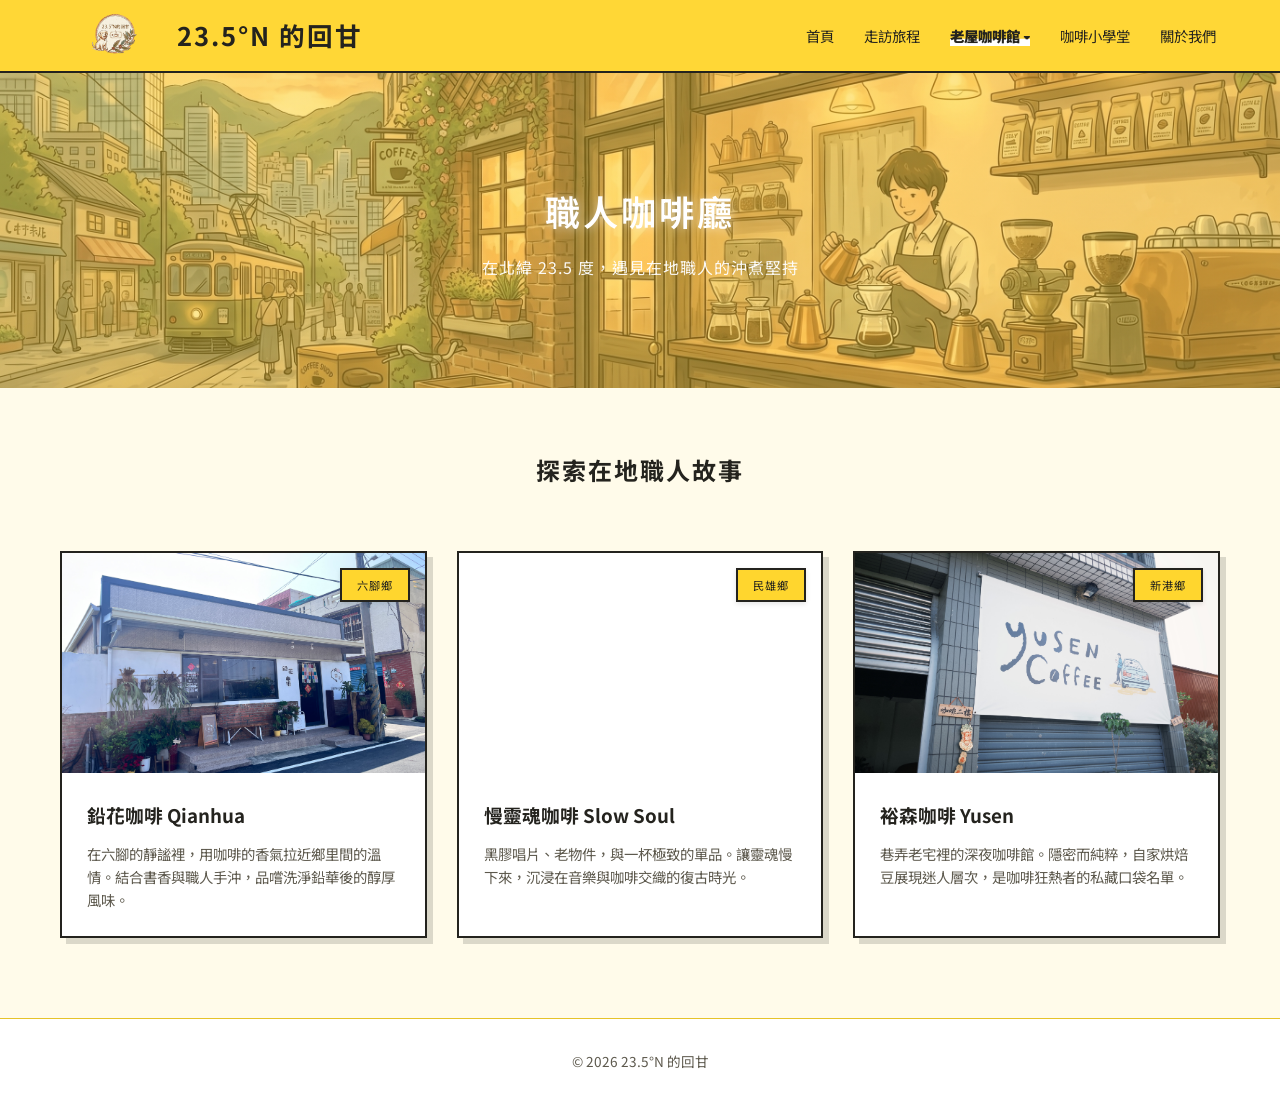
==== cafes.html @ ee15e7bb "AS" ====
<!DOCTYPE html>
<html lang="zh-TW">
<head>
    <meta charset="UTF-8">
    <meta name="viewport" content="width=device-width, initial-scale=1.0">
    <title>老屋咖啡館總覽｜23.5°N 的回甘</title>
    <link rel="stylesheet" href="style.css?v=20260921-5">
    <script src="transition.js?v=20260921-2" defer></script>
    <link href="https://fonts.googleapis.com/css2?family=Noto+Sans+TC:wght@400;500;700;900&family=Noto+Serif+TC:wght@600;700&display=swap" rel="stylesheet"></head>
<body>

    <nav>
        <a href="index.html" class="logo">
            <img src="img/logo.png" alt="Logo" class="logo-img">
            23.5°N 的回甘
        </a>

        <div class="menu-toggle" id="mobile-menu">
            <span class="bar"></span>
            <span class="bar"></span>
            <span class="bar"></span>
        </div>

        <ul class="nav-links">
            <li><a href="index.html">首頁</a></li>
            <li><a href="pages/game.html">走訪旅程</a></li>

            <li class="dropdown">
                <a href="cafes.html" class="dropbtn active">老屋咖啡館 ▾</a>
                <div class="dropdown-content">
                    <a href="pages/qianhua.html">鉛花咖啡</a>
                    <a href="pages/slowsoul.html">慢靈魂咖啡</a>
                    <a href="pages/yusen.html">裕森咖啡</a>
                </div>
            </li>
            <li><a href="pages/beans.html">咖啡小學堂</a></li>
            <li><a href="pages/about.html">關於我們</a></li>
        </ul>
    </nav>

    <header class="hero" style="height: 35vh; background-image: linear-gradient(rgba(255, 214, 46, 0.42), rgba(255, 214, 46, 0.42)), url('img/cafe-cover.jpg'); background-size: cover; background-position: center; display: flex; align-items: center; justify-content: center;">
        <div class="hero-content" style="color: #fff; text-align: center;">
            <h1 style="font-size: 2.2rem; letter-spacing: 3px; margin-bottom: 10px; font-weight: 600;">職人咖啡廳</h1>
            <p style="font-size: 1rem; letter-spacing: 1px; opacity: 0.95;">在北緯 23.5 度，遇見在地職人的沖煮堅持</p>
        </div>
    </header>

    <main class="container" style="max-width: 1200px; margin: 60px auto; padding: 0 20px;">
        <h2 style="color: #24231E; text-align: center; margin-bottom: 40px; letter-spacing: 2px;">探索在地職人故事</h2>

        <div class="grid">

            <div class="card" onclick="window.location.href='pages/qianhua.html'">
                <div class="card-tag">六腳鄉</div>
                <div class="card-img" style="background-image: url('img/qianhua-cover01.jpg');"></div>
                <div class="card-info">
                    <h3>鉛花咖啡 Qianhua</h3>
                    <p>在六腳的靜謐裡，用咖啡的香氣拉近鄉里間的溫情。結合書香與職人手沖，品嚐洗淨鉛華後的醇厚風味。</p>
                </div>
            </div>

            <div class="card" onclick="window.location.href='pages/slowsoul.html'">
                <div class="card-tag">民雄鄉</div>
                <div class="card-img" style="background-image: url('img/slowsoul-cover01.jpg');"></div> <div class="card-info">
                    <h3>慢靈魂咖啡 Slow Soul</h3>
                    <p>黑膠唱片、老物件，與一杯極致的單品。讓靈魂慢下來，沉浸在音樂與咖啡交織的復古時光。</p>
                </div>
            </div>

            <div class="card" onclick="window.location.href='pages/yusen.html'">
                <div class="card-tag">新港鄉</div>
                <div class="card-img" style="background-image: url('img/yusen-cover01.jpg');"></div> <div class="card-info">
                    <h3>裕森咖啡 Yusen</h3>
                    <p>巷弄老宅裡的深夜咖啡館。隱密而純粹，自家烘焙豆展現迷人層次，是咖啡狂熱者的私藏口袋名單。</p>
                </div>
            </div>

        </div>
    </main>

    <footer style="text-align: center; padding: 30px; color: #5D594D; font-size: 0.85rem; background: #FFFFFF; border-top: 1px solid #E6C32A;">
        © 2026 23.5°N 的回甘
    </footer>

    <script>
        const mobileMenu = document.querySelector('#mobile-menu');
        const navLinks = document.querySelector('.nav-links');
        const dropdown = document.querySelector('.dropdown');
        const dropbtn = document.querySelector('.dropbtn');

        if (mobileMenu) {
            mobileMenu.addEventListener('click', function() {
                this.classList.toggle('active');
                navLinks.classList.toggle('active');
            });

           // 鎖定大標題按鈕
    if (dropdown && dropbtn) {
        dropbtn.addEventListener('click', function(e) {
            // 當螢幕小於等於 768px (手機版) 時
            if (window.innerWidth <= 768) {

                // 🌟 關鍵邏輯：如果選單「還沒展開」
                if (!dropdown.classList.contains('show')) {
                    e.preventDefault();  /* 🛑 攔截跳轉 */
                    e.stopPropagation(); /* 🛑 阻止事件冒泡 */
                    dropdown.classList.toggle('show'); /* 展開灰色盒子 */
                }
                // 💡 如果選單「已經展開了」 (classList 裡面有 show)
                // 網頁就不會進入上面的 if，不會執行 preventDefault，第二次點擊就會直接順利跳轉到 cafes.html 囉！

            }
        });
    }

            navLinks.addEventListener('click', function(e) {
                if (e.target.classList.contains('dropbtn')) return;
                if (mobileMenu.classList.contains('active')) {
                    mobileMenu.classList.remove('active');
                    navLinks.classList.remove('active');
                }
            });
        }
    </script>
</body>
</html>
---- style.css ----
/* ============================================================
   1. 全域設定 (Global Styles)
   ============================================================ */
* {
    margin: 0;
    padding: 0;
    box-sizing: border-box;
}

:root {
    --yellow: #FFD62E;
    --yellow-bright: #FFE455;
    --yellow-soft: #FFF3A6;
    --yellow-pale: #FFFBEA;
    --ink: #24231E;
    --ink-soft: #5D594D;
    --white: #FFFFFF;
    --coral: #FF735C;
    --shadow: 6px 6px 0 rgba(36, 35, 30, 0.16);
}

body {
    background-color: var(--yellow-pale);
    color: var(--ink);
    font-family: 'Noto Sans TC', "Microsoft JhengHei", sans-serif;
    line-height: 1.8;
}

.container {
    padding: 50px 10%;
}

.section-title {
    text-align: center;
    margin-bottom: 40px;
    font-size: 2rem;
    position: relative;
    color: var(--ink);
}

/* ============================================================
   2. 導覽列與下拉選單 (Navigation & Dropdown)
   ============================================================ */
nav {
    display: flex;
    justify-content: space-between;
    align-items: center;
    padding: 8px 5%; /* 5% 讓 Logo 更靠左邊，內容更寬 */
    background: rgba(255, 214, 46, 0.96);
    position: sticky;
    top: 0;
    z-index: 1000;
    border-bottom: 2px solid var(--ink);
}

/* Logo 連結區域 */
.logo {
    font-family: 'Noto Sans TC', "Microsoft JhengHei", sans-serif;
    font-size: 1.6rem;
    font-weight: 700;
    letter-spacing: 2px;
    color: var(--ink);
    text-decoration: none !important;
    display: flex;
    align-items: center;
    gap: 12px;
}
.logo:hover {
    color: var(--ink);
    text-decoration: none !important;
}

/* Logo 圖片大小與特效 */
.logo-img {
    height: 55px; /* 高度 (50-60px) */
    width: auto;
    object-fit: contain;
    transition: transform 0.3s ease;
}

.logo:hover .logo-img {
    transform: scale(1.05);
}

/* 導覽選單連結 */
.nav-links {
    display: flex;
    list-style: none;
    align-items: center;
}

.nav-links li {
    margin-left: 30px;
}

.nav-links a {
    text-decoration: none;
    color: var(--ink);
    font-size: 0.9rem;
    transition: 0.3s;
}

.nav-links a:hover {
    color: var(--ink);
    box-shadow: inset 0 -0.5em 0 rgba(255, 255, 255, 0.7);
}

.nav-links a.active {
    font-weight: 900;
    box-shadow: inset 0 -0.5em 0 var(--white);
}

/* 下拉選單基礎設定 */
.dropdown {
    position: relative;
}

/* 增加一個透明的偽元素填充空隙，防止滑動時選單消失 */
.dropdown::after {
    content: "";
    position: absolute;
    width: 100%;
    height: 20px;
    bottom: -20px;
    left: 0;
}

.dropdown-content {
    display: none;
    position: absolute;
    background-color: var(--white);
    min-width: 180px;
    box-shadow: 0px 8px 16px rgba(0,0,0,0.1);
    z-index: 10;
    border-radius: 0;
    border: 2px solid var(--ink);
    margin-top: 15px; /* 稍微拉開距離 */
    overflow: hidden;
}

.dropdown-content a {
    color: var(--ink);
    padding: 12px 16px;
    text-decoration: none;
    display: block;
    font-size: 0.85rem;
    transition: background 0.3s;
    margin-left: 0; /* 重置選單內邊距 */
}

.dropdown-content a:hover {
    background-color: var(--yellow-soft);
    color: var(--ink);
}

/* 漢堡選單按鈕（預設隱藏） */
.menu-toggle {
    display: none;
}

/* ============================================================
   3. 英雄區橫幅 (Hero Section)
   ============================================================ */
.hero {
    height: 60vh;
    display: flex;
    align-items: center;
    justify-content: center;
    text-align: center;
    background-color: var(--yellow-soft);
    background-image: linear-gradient(rgba(255,255,255,0.2), rgba(255,255,255,0.2)), url('img/cover.jpg'); /* 預留背景圖 */
    background-size: cover;
    background-position: center;
    margin-bottom: 50px;
}

.hero h1 {
    font-size: 3rem;
    margin-bottom: 10px;
    letter-spacing: 5px;
    text-shadow: 1px 1px 10px rgba(255,255,255,0.5);
}

/* 咖啡廳分頁專用 Hero 特效 */
.shop-hero {
    position: relative;
    height: 40vh;
    overflow: hidden;
    background-size: cover;
    background-position: center;
}

/* 建立一個半透明層，只針對背景 */
.shop-hero::before {
    content: "";
    position: absolute;
    top: 0;
    left: 0;
    width: 100%;
    height: 100%;
    background-color: rgba(255, 255, 255, 0.4);
    z-index: 1;
}

/* 確保文字在透明層上面 */
.hero-content {
    position: relative;
    z-index: 2;
}

/* 首頁橫幅按鈕樣式 */
.btn-container {
    margin-top: 80px !important; /* 把按鈕垂直向下推，落在馬路上 */
    display: flex;
    justify-content: center;
    align-items: center;
}

.hero-btn {
    display: inline-block;
    padding: 12px 35px;
    font-size: 1.05rem;
    color: #fff !important;
    background-color: var(--ink);
    text-decoration: none;
    border-radius: 50px;
    font-weight: bold;
    letter-spacing: 2px;
    box-shadow: 0 4px 15px rgba(140, 126, 109, 0.3);
    transition: all 0.3s ease;
}

.hero-btn:hover {
    background-color: var(--ink);
    transform: translateY(-3px);
    box-shadow: 0 6px 20px rgba(93, 64, 55, 0.4);
}

/* ============================================================
   4. 百科圖鑑網格與卡片 (Grid & Cards)
   ============================================================ */
.region-title {
    font-size: 1.5rem;
    color: var(--ink);
    border-left: 5px solid var(--ink);
    padding-left: 15px;
    margin-bottom: 25px;
    letter-spacing: 2px;
}

/* 百科 12 宮格網格容器 */
.grid {
    display: grid;
    grid-template-columns: repeat(auto-fit, minmax(300px, 1fr)); /* 電腦版一排三個，且自動填滿 */
    grid-auto-rows: 1fr; /* 強制每一列的卡片高度完全對齊 */
    gap: 30px;
    margin-top: 20px;
    padding: 20px 0;
    align-items: stretch; /* 確保子元素填滿高度 */
}

/* 關鍵修正：讓網格內的彈窗不佔用網格位置 */
.grid > .modal {
    display: none;
    grid-column: auto;
    position: fixed; /* 讓它浮起來，不影響地面上的排版 */
}

/* 卡片基礎設計 */
.card {
    display: flex;         /* 開啟彈性佈局 */
    flex-direction: column; /* 內容由上而下排列 */
    height: 100%;          /* 填滿 Grid 給的高度 */
    background: var(--white);
    border-radius: 0;
    border: 2px solid var(--ink);
    overflow: hidden;
    position: relative;
    box-shadow: var(--shadow);
    transition: transform 0.4s ease, box-shadow 0.4s ease;
    cursor: pointer;
}

.card:hover {
    transform: translateY(-10px);
    box-shadow: 10px 10px 0 rgba(36, 35, 30, 0.2);
}

/* 圖片與輪播區塊 */
.card-img, .carousel {
    height: 220px !important;
    background-size: cover !important;        /* 強制填滿方塊，並自動裁切多餘部分 */
    background-position: center !important;   /* 絕對置中 */
    position: relative;
    overflow: hidden;
    flex-shrink: 0; /* 確保圖片區塊不會被文字擠扁 */
}

/* 文字資訊區塊 */
.card-info {
    padding: 25px;
    flex-grow: 1;          /* 關鍵：讓文字區塊吸走剩餘空間，確保底部對齊 */
    display: flex;
    flex-direction: column;
}

.card-info h3 {
    margin-bottom: 10px;
    color: var(--ink);
    flex-shrink: 0;
}

.card-info p {
    font-size: 0.9rem;
    color: var(--ink-soft);
    line-height: 1.6;
    flex-grow: 1;          /* 讓內文段落也撐開，保持結構穩定 */
}

/* 標籤樣式 */
.card-tag {
    position: absolute;
    top: 15px;
    right: 15px;
    background: var(--yellow);
    padding: 5px 15px;
    border-radius: 0;
    border: 2px solid var(--ink);
    font-size: 0.7rem;
    letter-spacing: 1px;
    z-index: 5;
    box-shadow: 0 2px 5px rgba(0,0,0,0.1);
}

/* 預留位置卡片的特殊樣式 */
.placeholder-card {
    background-color: transparent !important;
    border: 2px dashed var(--ink-soft) !important;
    box-shadow: none !important;
    display: flex;
    align-items: center;
    justify-content: center;
    min-height: 200px;
    color: var(--ink-soft);
}

.placeholder-card:hover {
    transform: none; /* 預留卡片不需要浮起來 */
    box-shadow: none;
}

/* ============================================================
   5. 自動圖片輪播 (Carousel Animation)
   ============================================================ */
.carousel {
    width: 100%;
    height: 250px; /* 強制高度 */
    overflow: hidden;
    position: relative;
}

.carousel-inner {
    display: flex;
    width: 300%; /* 三張圖所以 300% */
    height: 100%;
    animation: slideAnimation 9s infinite; /* 9秒循環一次 */
}

.slide {
    width: 33.33%;
    height: 100%;
    background-size: cover;
    background-position: center;
}

@keyframes slideAnimation {
    0% { transform: translateX(0); }
    30% { transform: translateX(0); }
    33% { transform: translateX(-33.33%); }
    63% { transform: translateX(-33.33%); }
    66% { transform: translateX(-66.66%); }
    96% { transform: translateX(-66.66%); }
    100% { transform: translateX(0); }
}

/* ============================================================
   6. 店家內頁佈局與側欄 (Shop Detail & Sidebar)
   ============================================================ */
.shop-container {
    display: flex;
    flex-wrap: wrap;
    gap: 40px;
    margin-top: 30px;
    align-items: flex-start;
}

.shop-content {
    flex: 2;
    min-width: 300px;
}

.shop-article {
    flex: 2;
    min-width: 300px;
}

.shop-sidebar {
    flex: 1;
    min-width: 300px;
    background: #fff;
    padding: 25px;
    border-radius: 15px;
    box-shadow: 0 5px 15px rgba(0,0,0,0.05);
}

.shop-info {
    flex: 1;
    min-width: 250px;
    background: #fff;
    padding: 30px;
    border-radius: 15px;
    box-shadow: 0 5px 15px rgba(0,0,0,0.05);
}

/* 店家總覽清單 */
.partner-list {
    max-width: 600px;
    margin: 0 auto;
}

.partner-item {
    display: flex;
    justify-content: space-between;
    padding: 15px 0;
    border-bottom: 1px dashed var(--ink-soft);
}

.partner-item span {
    font-weight: bold;
}

.partner-item a {
    color: var(--ink-soft);
    text-decoration: none;
    font-size: 0.9rem;
}

.partner-item a:hover {
    color: var(--ink);
    text-decoration: underline;
}

/* ============================================================
   7. 全寬深色作品概念欄位 (Dark Concept Section)
   ============================================================ */
.dark-concept-section {
    width: 100%;                           /* 強制填滿螢幕左右兩端 */
    background-color: var(--ink);            /* 深色背景（深焦糖烘焙咖） */
    padding: 80px 0;                      /* 上下留白 80px */
    margin: 50px 0;                       /* 與上下其他區塊保持舒服的間距 */
}

.dark-concept-container {
    max-width: 800px;                     /* 字數最佳閱讀寬度 */
    margin: 0 auto;                       /* 區塊水平置中 */
    padding: 0 24px;                      /* 左右預留安全邊距 */
    text-align: center;                   /* 內文置中對齊 */
}

.dark-concept-title {
    color: var(--yellow-pale);                       /* 標題改為高質感溫柔米白字 */
    font-size: 2.2rem;
    font-weight: 700;
    margin-top: 0;
    margin-bottom: 35px;
    letter-spacing: 3px;                  /* 讓字距拉開，更有文青雜誌感 */
}

.dark-concept-content {
    color: var(--yellow-soft);                       /* 內文字用稍微柔和的淺咖白 */
    font-size: 1.05rem;
    line-height: 1.9;                     /* 拉高行高，保持流暢好讀 */
    text-align: justify;                  /* 文字左右齊行 */
}

.dark-concept-content p {
    margin-bottom: 20px;
    text-indent: 2em;                     /* 每個段落開頭自動空兩格 */
}

.dark-concept-highlight {
    color: var(--yellow-soft) !important;            /* 用亮眼但溫和的淡琥珀色強調 */
    font-weight: bold;
    text-align: center !important;        /* 最後一句問句置中 */
    text-indent: 0 !important;            /* 拿掉空兩格 */
    margin-top: 30px;
    letter-spacing: 1px;
}

/* ============================================================
   8. 互動彈窗樣式 (Modal Popup)
   ============================================================ */
.modal {
    display: none; /* 預設完全不顯示 */
    position: fixed; /* 脫離網頁流，浮在空中 */
    z-index: 9999;
    left: 0;
    top: 0;
    width: 100vw;
    height: 100vh;
    background-color: rgba(0,0,0,0.7);
    backdrop-filter: blur(8px); /* 背景模糊特效 */
}

.modal-content {
    background-color: var(--white);
    margin: 5vh auto; /* 讓頂部間距小一點，爭取更多顯示空間 */
    padding: 30px;
    border-radius: 20px;
    width: 85%;
    max-width: 500px;
    box-shadow: 0 10px 30px rgba(0,0,0,0.2);
    position: relative;
    animation: fadeIn 0.3s ease-out;

    /* --- 捲軸關鍵設定 --- */
    max-height: 85vh;    /* 限制白盒子最高不超過螢幕 85% */
    display: flex;       /* 使用 Flex 佈局 */
    flex-direction: column;
    overflow: hidden;    /* 讓白盒子本身不捲動，交給裡面捲 */
}

@keyframes fadeIn {
    from { opacity: 0; transform: translateY(-20px); }
    to { opacity: 1; transform: translateY(0); }
}

.close {
    position: absolute;
    right: 20px;
    top: 15px;
    font-size: 30px;
    cursor: pointer;
    color: var(--ink);
}

.modal-body {
    margin-top: 10px;
    line-height: 1.8;
    color: var(--ink-soft);
    overflow-y: auto;    /* 只有文字區塊會捲動 */
    padding-right: 10px; /* 給右邊捲軸一點空間 */
}

/* 專專門控制彈窗內部的圖片 */
.modal-body img {
    max-width: 100%;    /* 圖片最大寬度不會超過文字區域 */
    height: auto;       /* 高度自動調整，保持原始比例 */
    display: block;
    margin: 15px auto;   /* 圖片上下留白，並水平置中 */
    border-radius: 8px;
    box-shadow: 0 4px 10px rgba(0,0,0,0.1);
}

/* 自訂彈窗美化捲軸 (Webkit 瀏覽器適用) */
.modal-content::-webkit-scrollbar {
    width: 6px; /* 讓捲軸變細 */
}

.modal-content::-webkit-scrollbar-track {
    background: var(--yellow-soft); /* 淺米色背景 */
    border-radius: 10px;
}

.modal-content::-webkit-scrollbar-thumb {
    background: var(--ink); /* 品牌咖啡色 */
    border-radius: 10px;
}

.modal-content::-webkit-scrollbar-thumb:hover {
    background: var(--ink-soft);
}

/* ============================================================
   9. 組員介紹區 (Team Section)
   ============================================================ */
.team-grid {
    display: flex;
    justify-content: center;
    gap: 40px;
    flex-wrap: wrap;
    margin-top: 20px;
}

.member-card {
    text-align: center;
    width: 200px;
    margin-bottom: 20px;
}

.member-img {
    width: 120px;
    height: 120px;
    background-color: var(--yellow-soft);
    background-size: cover;
    background-position: center;
    border-radius: 50%;
    margin: 0 auto 15px;
    border: 3px solid #fff;
    box-shadow: 0 4px 10px rgba(0,0,0,0.1);
    display: block; /* 確保圓形不變形 */
}

.member-card h3 {
    font-size: 1.1rem;
    color: var(--ink);
    margin-bottom: 5px;
}

.member-card p {
    font-size: 0.85rem;
    color: var(--ink-soft);
}

/* ============================================================
   10. 頁尾與聯絡資訊 (Footer & Contact)
   ============================================================ */
.contact-btn {
    text-decoration: none;
    color: var(--ink);
    border: 1px solid var(--ink);
    padding: 10px 20px;
    border-radius: 5px;
    transition: 0.3s;
    display: inline-block;
}

.contact-btn:hover {
    background-color: var(--ink);
    color: #fff;
}

footer {
    text-align: center;
    padding: 60px 0;
    font-size: 0.8rem;
    color: var(--ink);
    background-color: var(--yellow);
    border-top: 2px solid var(--ink);
}

/* ============================================================
   11. 媒體查詢 - 電腦版特定樣式 (Desktop - min-width: 769px)
   ============================================================ */
@media screen and (min-width: 769px) {
    .dropdown:hover .dropdown-content {
        display: block;
    }
    .dropdown-content {
        display: none;
        position: absolute;
        background-color: var(--white);
        min-width: 160px;
        box-shadow: 0px 8px 16px rgba(0,0,0,0.1);
        z-index: 100;
    }
}

/* ============================================================
   12. 媒體查詢 - 平板與中螢幕微調 (Tablet - max-width: 992px)
   ============================================================ */
@media (max-width: 992px) {
    .grid {
        grid-template-columns: repeat(2, 1fr); /* 調整為一排兩個卡片 */
    }
}

/* ============================================================
   13. 媒體查詢 - 手機版響應式設計 (Mobile - max-width: 768px / 600px)
   ============================================================ */
@media screen and (max-width: 768px) {
    /* 導覽列修正：確保漢堡按鈕出現 */
    nav {
        padding: 0 20px;
        height: 70px;
        display: flex !important;
        justify-content: space-between !important;
        align-items: center !important;
        position: relative;
        background: var(--yellow);
    }

    /* 強制漢堡按鈕顯示 */
    .menu-toggle {
        display: block !important;
        cursor: pointer;
        z-index: 1100;
    }

    .bar {
        display: block;
        width: 25px;
        height: 3px;
        margin: 5px auto;
        background-color: var(--ink);
        transition: 0.3s;
    }

    /* 選單內容（手動點擊後自左側滑出） */
    /* 手機版選單：從右側滑出 */
.nav-links {
    display: flex;
    flex-direction: column;

    width: 50%;
    max-width: 320px;
    height: calc(100vh - 70px);
    height: calc(100dvh - 70px);

    position: fixed;
    top: 70px;
    right: -100%;
    left: auto;

    padding: 20px 0 24px;
    overflow-y: auto;

    background: var(--yellow);
    border-left: 2px solid var(--ink);
    border-bottom: 2px solid var(--ink);
    box-shadow: -10px 12px 0 rgba(36, 35, 30, 0.16);

    transition: right 0.5s ease;
    z-index: 1000;
}

.nav-links.active {
    right: 0;
}

    /* 職人咖啡廳子選單折疊收合 */
    .dropdown-content {
        display: none !important;
        position: static !important;
        background: rgba(255, 255, 255, 0.55) !important;
        width: 100% !important;
        box-shadow: none !important;
    }

    /* 支援點擊展開 */
    .dropdown.show .dropdown-content,
    .dropdown.active-click .dropdown-content {
        display: block !important;
    }

    /* 分頁內容修正：取消 Flex 改為上下堆疊 */
    .shop-container {
        display: block !important;
    }

    .shop-content, .shop-sidebar {
        width: 100% !important;
        max-width: 100% !important;
        margin-bottom: 30px !important;
        display: block !important;
        flex: none !important;
    }

    /* 縮小手機版 Hero 高度與文字大小 */
    .hero {
        height: 35vh !important;
        min-height: 200px !important;
        padding: 40px 20px !important;
    }

    .hero h1 {
        font-size: 1.8rem !important;
        margin-bottom: 10px !important;
        letter-spacing: 2px !important;
    }

    .hero p {
        font-size: 1rem !important;
        opacity: 0.9;
        line-height: 1.5 !important;
        padding: 0 10px;
    }

    /* 手機版橫幅按鈕間距微調 */
    .btn-container {
        margin-top: 30px !important;
    }

    .hero-btn {
        padding: 10px 28px;
        font-size: 0.95rem;
    }

    /* 全寬深色作品概念區手機版微調 */
    .dark-concept-section {
        padding: 50px 0;
        margin: 30px 0;
    }
    .dark-concept-title {
        font-size: 1.8rem;
        margin-bottom: 25px;
    }
    .dark-concept-content {
        font-size: 0.98rem;
        line-height: 1.8;
    }
}

/* 針對極小螢幕（如手機直向）的額外微調 */
@media (max-width: 600px) {
    .grid {
        grid-template-columns: 1fr; /* 強制一排一個卡片 */
        grid-auto-rows: auto;       /* 手機版不強求等高，隨文字長度延伸 */
    }
}
/* 指導教授 RWD 響應式微調 */
@media screen and (max-width: 768px) {
    .advisor-card {
        padding: 30px 20px !important; /* 手機版內縮邊距，防止卡片太寬 */
        width: 100%;                   /* 寬度自動填滿手機螢幕 */
        box-sizing: border-box;
    }
}

/* ============================================================
   14. 2026 多巴胺黃改版：首頁與走訪旅程
   ============================================================ */
.home-page main,
.journey-page main {
    overflow: hidden;
}

.home-page h1,
.home-page h2,
.journey-page h1,
.journey-page h2 {
    font-family: 'Noto Serif TC', 'Noto Sans TC', sans-serif;
}

.eyebrow,
.section-kicker {
    font-family: 'Noto Sans TC', sans-serif;
    font-size: 0.78rem;
    font-weight: 900;
    letter-spacing: 0.22em;
    text-transform: uppercase;
}

.home-hero {
    min-height: 720px;
    height: calc(100vh - 73px);
    max-height: 900px;
    margin: 0;
    padding: 8vw;
    position: relative;
    justify-content: flex-start;
    text-align: left;
    background-color: var(--yellow);
    background-image:
        linear-gradient(90deg, rgba(255, 214, 46, 0.98) 0%, rgba(255, 214, 46, 0.88) 42%, rgba(255, 214, 46, 0.18) 70%, rgba(255, 214, 46, 0.08) 100%),
        url('img/cover.jpg');
    background-size: cover;
    background-position: center;
    border-bottom: 2px solid var(--ink);
}

.home-hero-content {
    width: min(680px, 64vw);
}

.home-hero .eyebrow {
    display: inline-block;
    margin-bottom: 22px;
    padding: 6px 12px;
    background: var(--white);
    border: 2px solid var(--ink);
}

.home-hero h1 {
    margin: 0 0 28px;
    color: var(--ink);
    font-size: clamp(4rem, 8vw, 7.8rem);
    line-height: 0.86;
    letter-spacing: -0.04em;
    text-shadow: none;
}

.home-hero h1 span {
    display: inline-block;
    margin-left: 0.7em;
    font-size: 0.52em;
    letter-spacing: 0.08em;
}

.hero-lead {
    max-width: 600px;
    margin-bottom: 32px;
    color: var(--ink);
    font-size: clamp(1.08rem, 2vw, 1.35rem);
    font-weight: 700;
    line-height: 1.7;
}

.hero-actions {
    display: flex;
    align-items: center;
    flex-wrap: wrap;
    gap: 14px;
}

.primary-btn,
.secondary-btn {
    display: inline-flex;
    align-items: center;
    justify-content: center;
    min-height: 52px;
    padding: 12px 24px;
    color: var(--ink);
    border: 2px solid var(--ink);
    border-radius: 0;
    font-weight: 900;
    letter-spacing: 0.05em;
    text-decoration: none;
    transition: transform 0.2s ease, box-shadow 0.2s ease, background 0.2s ease;
}

.primary-btn {
    background: var(--ink);
    color: var(--white);
    box-shadow: 5px 5px 0 var(--coral);
}

.secondary-btn {
    background: var(--white);
    box-shadow: 5px 5px 0 rgba(36, 35, 30, 0.18);
}

.primary-btn:hover,
.secondary-btn:hover {
    transform: translate(-2px, -2px);
    box-shadow: 8px 8px 0 var(--coral);
}

.exhibition-stamp {
    position: absolute;
    right: 5vw;
    bottom: 5vw;
    width: 130px;
    height: 130px;
    display: grid;
    place-content: center;
    text-align: center;
    border: 2px solid var(--ink);
    border-radius: 50%;
    background: var(--yellow-bright);
    transform: rotate(8deg);
}

.exhibition-stamp span {
    font-size: 1.35rem;
    font-weight: 900;
}

.exhibition-stamp small {
    letter-spacing: 0.2em;
}

.intro-section {
    display: grid;
    grid-template-columns: 0.35fr 1fr 1.4fr;
    gap: clamp(30px, 6vw, 90px);
    padding: 120px 8vw;
    background: var(--white);
    border-bottom: 2px solid var(--ink);
}

.intro-number {
    color: var(--yellow);
    font-size: clamp(6rem, 12vw, 12rem);
    font-weight: 900;
    line-height: 0.75;
    -webkit-text-stroke: 2px var(--ink);
}

.intro-heading h2,
.section-heading-row h2,
.split-cta h2,
.role-card h2,
.core-loop-section h2,
.game-entry-section h2 {
    margin-top: 14px;
    font-size: clamp(2rem, 4vw, 3.6rem);
    line-height: 1.25;
}

.intro-copy {
    font-size: 1.02rem;
}

.intro-copy p + p {
    margin-top: 20px;
}

.highlight-line {
    padding: 16px 18px;
    background: var(--yellow-soft);
    border-left: 6px solid var(--yellow);
    font-weight: 700;
}

.journey-preview,
.game-flow-section {
    padding: 110px 8vw;
    background: var(--yellow);
    border-bottom: 2px solid var(--ink);
}

.section-heading-row {
    display: flex;
    align-items: flex-end;
    justify-content: space-between;
    gap: 30px;
    margin-bottom: 56px;
}

.text-link {
    color: var(--ink);
    font-weight: 900;
    text-decoration-thickness: 2px;
    text-underline-offset: 6px;
}

.journey-steps {
    display: grid;
    grid-template-columns: repeat(4, 1fr);
    list-style: none;
    border: 2px solid var(--ink);
    background: var(--white);
    box-shadow: var(--shadow);
}

.journey-steps li {
    min-height: 330px;
    padding: 26px;
    position: relative;
    border-right: 2px solid var(--ink);
}

.journey-steps li:last-child {
    border-right: 0;
}

.step-number,
.card-index {
    font-size: 0.78rem;
    font-weight: 900;
    letter-spacing: 0.16em;
}

.step-icon {
    margin: 42px 0 34px;
    font-size: 3.5rem;
    line-height: 1;
}

.journey-steps h3 {
    margin-bottom: 10px;
    font-size: 1.35rem;
}

.journey-steps p {
    color: var(--ink-soft);
    font-size: 0.92rem;
}

.split-cta {
    display: grid;
    grid-template-columns: 0.8fr 1.2fr;
    gap: 70px;
    padding: 110px 8vw;
    background: var(--yellow-pale);
}

.split-cta-actions {
    display: grid;
    grid-template-columns: 1fr 1fr;
    border: 2px solid var(--ink);
    box-shadow: var(--shadow);
}

.route-card {
    min-height: 280px;
    padding: 30px;
    display: flex;
    flex-direction: column;
    justify-content: space-between;
    color: var(--ink);
    text-decoration: none;
    transition: background 0.25s ease;
}

.route-card:first-child {
    border-right: 2px solid var(--ink);
}

.route-card-dark {
    background: var(--ink);
    color: var(--white);
}

.route-card-light {
    background: var(--white);
}

.route-card-light:hover {
    background: var(--yellow-soft);
}

.route-card-dark:hover {
    background: #3c3a31;
}

.route-card strong {
    font-size: 1.55rem;
}

.route-label {
    font-size: 0.72rem;
    font-weight: 900;
    letter-spacing: 0.18em;
}

.home-page footer,
.journey-page footer {
    display: flex;
    justify-content: space-between;
    padding: 32px 8vw;
}

/* 走訪旅程頁 */
.journey-hero {
    min-height: 620px;
    padding: 100px 8vw;
    display: flex;
    flex-direction: column;
    align-items: flex-start;
    justify-content: center;
    background:
        radial-gradient(circle at 82% 30%, var(--coral) 0 105px, transparent 106px),
        linear-gradient(135deg, var(--yellow) 0 72%, var(--yellow-bright) 72% 100%);
    border-bottom: 2px solid var(--ink);
}

.journey-hero h1 {
    max-width: 900px;
    margin: 18px 0 24px;
    font-size: clamp(3rem, 7vw, 6rem);
    line-height: 1.08;
}

.journey-hero > p:not(.eyebrow) {
    max-width: 720px;
    margin-bottom: 32px;
    font-size: 1.1rem;
    font-weight: 600;
}

.role-section {
    display: grid;
    grid-template-columns: 1fr 1fr;
    padding: 100px 8vw;
    gap: 0;
    background: var(--yellow-pale);
}

.role-card {
    min-height: 390px;
    padding: clamp(32px, 5vw, 70px);
    position: relative;
    border: 2px solid var(--ink);
}

.role-card + .role-card {
    border-left: 0;
}

.role-card-yellow {
    background: var(--yellow);
}

.role-card-white {
    background: var(--white);
}

.role-card .card-index {
    position: absolute;
    right: 25px;
    top: 20px;
}

.role-card > p:last-child {
    max-width: 560px;
    margin-top: 24px;
}

.section-note {
    padding: 8px 14px;
    border: 2px solid var(--ink);
    background: var(--white);
    font-weight: 700;
}

.flow-line {
    display: grid;
    grid-template-columns: repeat(3, 1fr);
    gap: 18px;
}

.flow-line article {
    min-height: 245px;
    padding: 26px;
    background: var(--white);
    border: 2px solid var(--ink);
    box-shadow: 4px 4px 0 rgba(36, 35, 30, 0.18);
}

.flow-line article > span {
    display: inline-grid;
    width: 44px;
    height: 44px;
    margin-bottom: 38px;
    place-content: center;
    background: var(--coral);
    border: 2px solid var(--ink);
    font-weight: 900;
}

.flow-line h3 {
    margin-bottom: 10px;
    font-size: 1.25rem;
}

.flow-line p {
    color: var(--ink-soft);
    font-size: 0.92rem;
}

.core-loop-section {
    display: grid;
    grid-template-columns: 0.8fr 1.2fr;
    gap: 80px;
    padding: 110px 8vw;
    background: var(--white);
    border-bottom: 2px solid var(--ink);
}

.core-loop-list {
    list-style: none;
    counter-reset: core-step;
}

.core-loop-list li {
    counter-increment: core-step;
    display: grid;
    grid-template-columns: 56px 1fr;
    padding: 24px 0;
    border-bottom: 2px solid var(--ink);
}

.core-loop-list li::before {
    content: "0" counter(core-step);
    grid-row: 1 / span 2;
    font-weight: 900;
}

.core-loop-list strong,
.core-loop-list span {
    grid-column: 2;
}

.core-loop-list strong {
    font-size: 1.15rem;
}

.core-loop-list span {
    color: var(--ink-soft);
}

.game-entry-section {
    padding: 120px 8vw;
    text-align: center;
    background: var(--yellow-soft);
}

.game-entry-section > p:not(.section-kicker) {
    margin: 22px auto 30px;
}

.game-entry-section .hero-actions {
    justify-content: center;
}

@media (max-width: 992px) {
    .intro-section {
        grid-template-columns: 0.3fr 1fr;
    }
    .intro-copy {
        grid-column: 2;
    }
    .journey-steps {
        grid-template-columns: repeat(2, 1fr);
    }
    .journey-steps li:nth-child(2) {
        border-right: 0;
    }
    .journey-steps li:nth-child(-n+2) {
        border-bottom: 2px solid var(--ink);
    }
    .split-cta,
    .core-loop-section {
        grid-template-columns: 1fr;
    }
    .flow-line {
        grid-template-columns: repeat(2, 1fr);
    }
}

@media (max-width: 768px) {
    .home-hero {
        height: auto !important;
        min-height: 650px !important;
        padding: 72px 24px !important;
        align-items: flex-start;
        background-image: linear-gradient(rgba(255, 214, 46, 0.82), rgba(255, 214, 46, 0.92)), url('img/cover.jpg');
    }
    .home-hero-content {
        width: 100%;
    }
    .home-hero h1 {
        font-size: clamp(3.5rem, 18vw, 5.5rem) !important;
        letter-spacing: -0.04em !important;
    }
    .home-hero h1 span {
        margin-left: 0;
    }
    .exhibition-stamp {
        width: 92px;
        height: 92px;
        right: 20px;
        bottom: 24px;
    }
    .intro-section {
        grid-template-columns: 1fr;
        padding: 80px 24px;
    }
    .intro-number {
        font-size: 6rem;
    }
    .intro-copy {
        grid-column: auto;
    }
    .journey-preview,
    .game-flow-section,
    .split-cta,
    .core-loop-section,
    .game-entry-section {
        padding: 80px 24px;
    }
    .section-heading-row {
        align-items: flex-start;
        flex-direction: column;
    }
    .journey-steps,
    .flow-line,
    .role-section,
    .split-cta-actions {
        grid-template-columns: 1fr;
    }
    .journey-steps li,
    .journey-steps li:nth-child(2),
    .journey-steps li:last-child {
        min-height: auto;
        border-right: 0;
        border-bottom: 2px solid var(--ink);
    }
    .journey-steps li:last-child {
        border-bottom: 0;
    }
    .step-icon {
        margin: 24px 0;
    }
    .split-cta {
        gap: 42px;
    }
    .split-cta-actions {
        display: grid;
    }
    .route-card:first-child {
        border-right: 0;
        border-bottom: 2px solid var(--ink);
    }
    .journey-hero {
        min-height: 590px;
        padding: 80px 24px;
        background: linear-gradient(150deg, var(--yellow) 0 78%, var(--coral) 78% 100%);
    }
    .role-section {
        padding: 70px 24px;
    }
    .role-card + .role-card {
        border-left: 2px solid var(--ink);
        border-top: 0;
    }
    .flow-line {
        gap: 14px;
    }
    .flow-line article {
        min-height: auto;
    }
    .home-page footer,
    .journey-page footer {
        flex-direction: column;
        gap: 6px;
        text-align: left;
    }
    /* 手機版導覽列文字放大 */
    .nav-links > li > a {
    display: block;
    padding: 15px 20px;
    font-size: 1.3rem;
    font-weight: 700;
    line-height: 1.4;
    }
    /* 咖啡廳展開後的子選單 */
    .dropdown-content a {
    padding: 13px 20px !important;
    font-size: 1.05rem !important;
    font-weight: 600;
    }
}

/* ============================================================
   15. 展覽入口頁面轉場
   ============================================================ */
.exhibition-transition {
    position: fixed;
    inset: 0;
    z-index: 99999;
    display: grid;
    place-items: center;
    overflow: hidden;
    visibility: visible;
    pointer-events: all;
}

.transition-door {
    position: absolute;
    top: 0;
    bottom: 0;
    width: 50.5%;
    background-color: var(--yellow);
    background-image:
        linear-gradient(rgba(36, 35, 30, 0.08) 1px, transparent 1px),
        linear-gradient(90deg, rgba(36, 35, 30, 0.08) 1px, transparent 1px);
    background-size: 42px 42px;
    transition: transform 0.8s cubic-bezier(0.76, 0, 0.24, 1);
}

.transition-door::after {
    content: "";
    position: absolute;
    top: 0;
    bottom: 0;
    width: 2px;
    background: var(--ink);
}

.transition-door-left {
    left: 0;
}

.transition-door-left::after {
    right: 0;
}

.transition-door-right {
    right: 0;
}

.transition-door-right::after {
    left: 0;
}

.transition-copy {
    position: relative;
    z-index: 2;
    width: min(82vw, 580px);
    padding: 36px 42px 32px;
    text-align: center;
    color: var(--ink);
    background: var(--yellow-pale);
    border: 3px solid var(--ink);
    box-shadow: 10px 10px 0 var(--coral);
    transition: opacity 0.25s ease, transform 0.35s ease;
}

.transition-logo {
    display: block;
    font-family: 'Noto Serif TC', serif;
    font-size: clamp(2.8rem, 8vw, 5.4rem);
    font-weight: 700;
    line-height: 1;
}

.transition-message {
    margin: 22px 0 18px;
    font-size: 0.95rem;
    font-weight: 700;
    letter-spacing: 0.12em;
}

.transition-line {
    display: block;
    width: 100%;
    height: 4px;
    overflow: hidden;
    background: rgba(36, 35, 30, 0.18);
}

.transition-line::after {
    content: "";
    display: block;
    width: 42%;
    height: 100%;
    background: var(--ink);
    animation: exhibition-loading 1s ease-in-out infinite;
}

body.page-ready .transition-door-left {
    transform: translateX(-101%);
}

body.page-ready .transition-door-right {
    transform: translateX(101%);
}

body.page-ready .transition-copy {
    opacity: 0;
    transform: translateY(-10px);
}

body.page-ready .exhibition-transition {
    visibility: hidden;
    pointer-events: none;
    transition: visibility 0s 0.85s;
}

body.page-leaving .exhibition-transition {
    visibility: visible;
    pointer-events: all;
    transition-delay: 0s;
}

@keyframes exhibition-loading {
    from { transform: translateX(-110%); }
    to { transform: translateX(350%); }
}

@media (prefers-reduced-motion: reduce) {
    .transition-door,
    .transition-copy,
    .transition-line::after {
        transition-duration: 0.01ms !important;
        animation-duration: 0.01ms !important;
    }
}
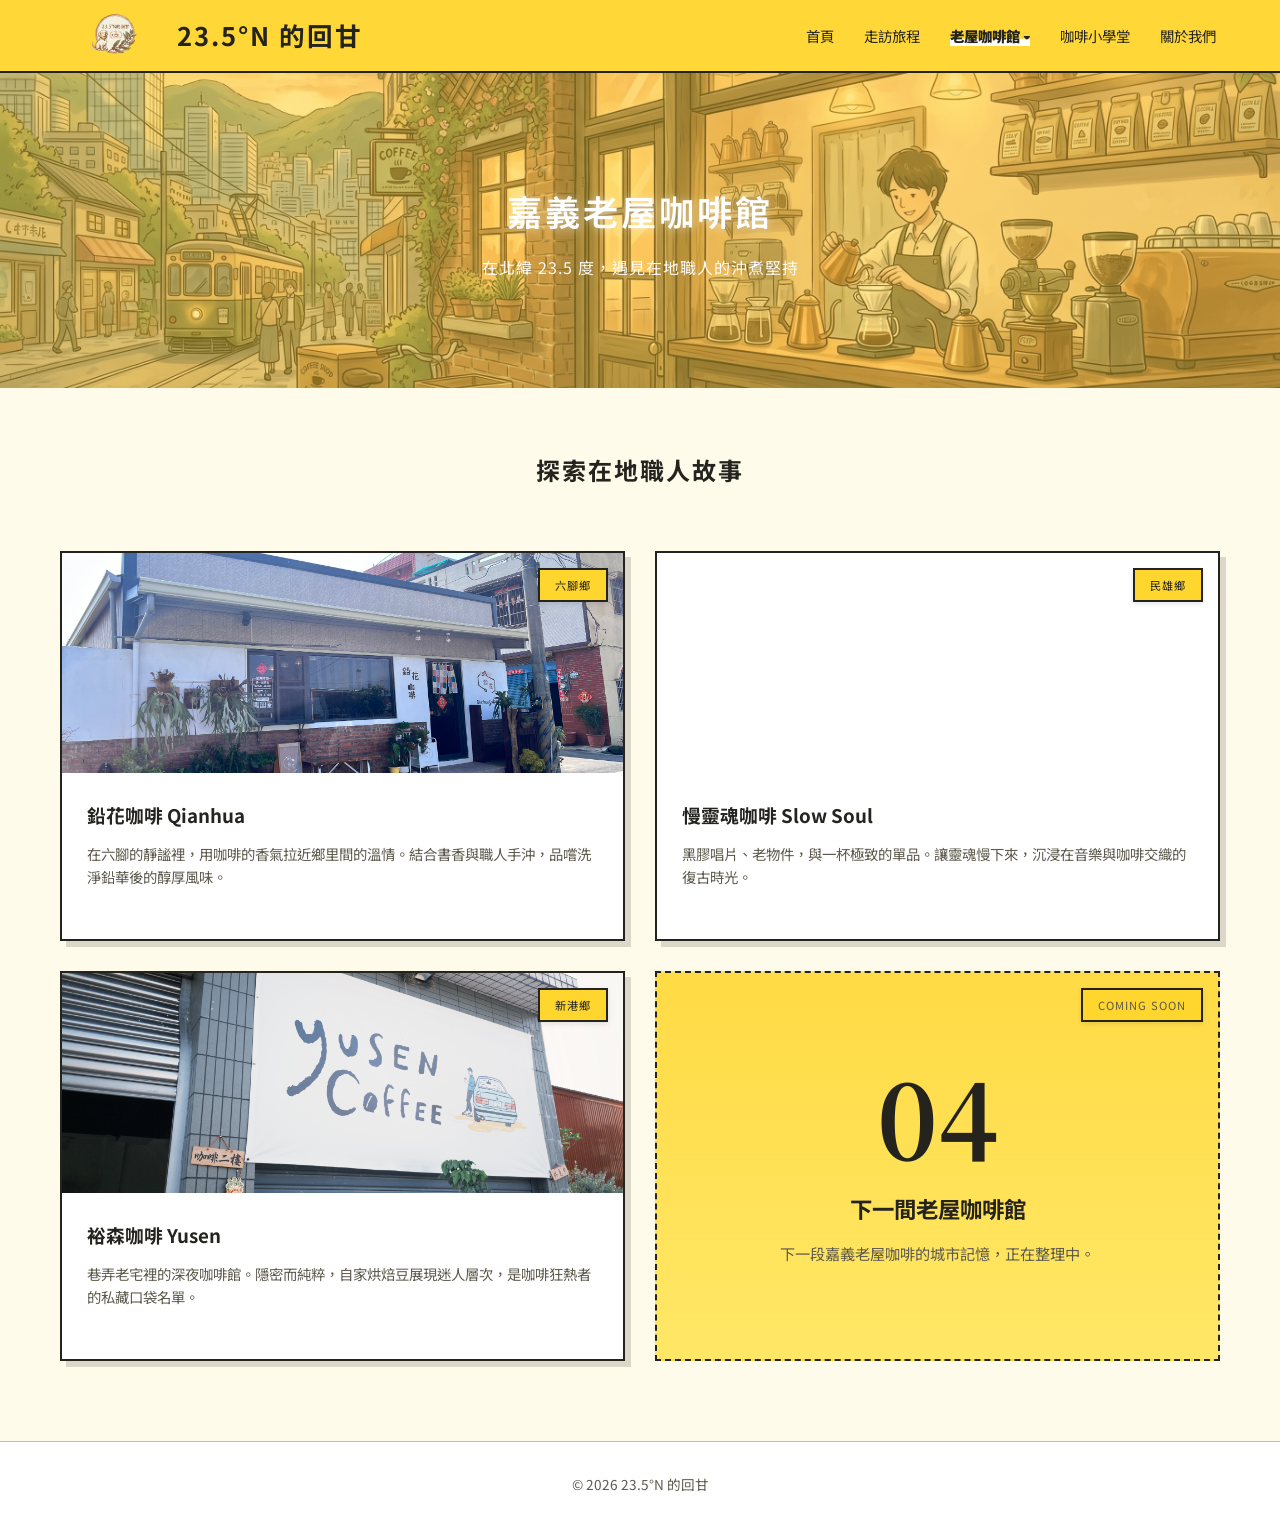
==== commit 395d0791: "SDDF" ====
--- a/cafes.html
+++ b/cafes.html
@@ -4,8 +4,8 @@
     <meta charset="UTF-8">
     <meta name="viewport" content="width=device-width, initial-scale=1.0">
     <title>老屋咖啡館總覽｜23.5°N 的回甘</title>
-    <link rel="stylesheet" href="style.css?v=20260921-5">
-    <script src="transition.js?v=20260921-2" defer></script>
+    <link rel="stylesheet" href="style.css">
+    <script src="transition.js" defer></script>
     <link href="https://fonts.googleapis.com/css2?family=Noto+Sans+TC:wght@400;500;700;900&family=Noto+Serif+TC:wght@600;700&display=swap" rel="stylesheet"></head>
 <body>
 
@@ -40,7 +40,7 @@
 
     <header class="hero" style="height: 35vh; background-image: linear-gradient(rgba(255, 214, 46, 0.42), rgba(255, 214, 46, 0.42)), url('img/cafe-cover.jpg'); background-size: cover; background-position: center; display: flex; align-items: center; justify-content: center;">
         <div class="hero-content" style="color: #fff; text-align: center;">
-            <h1 style="font-size: 2.2rem; letter-spacing: 3px; margin-bottom: 10px; font-weight: 600;">職人咖啡廳</h1>
+            <h1 style="font-size: 2.2rem; letter-spacing: 3px; margin-bottom: 10px; font-weight: 600;">嘉義老屋咖啡館</h1>
             <p style="font-size: 1rem; letter-spacing: 1px; opacity: 0.95;">在北緯 23.5 度，遇見在地職人的沖煮堅持</p>
         </div>
     </header>
@@ -48,7 +48,7 @@
     <main class="container" style="max-width: 1200px; margin: 60px auto; padding: 0 20px;">
         <h2 style="color: #24231E; text-align: center; margin-bottom: 40px; letter-spacing: 2px;">探索在地職人故事</h2>
 
-        <div class="grid">
+        <div class="grid cafe-grid">
 
             <div class="card" onclick="window.location.href='pages/qianhua.html'">
                 <div class="card-tag">六腳鄉</div>
@@ -72,6 +72,15 @@
                 <div class="card-img" style="background-image: url('img/yusen-cover01.jpg');"></div> <div class="card-info">
                     <h3>裕森咖啡 Yusen</h3>
                     <p>巷弄老宅裡的深夜咖啡館。隱密而純粹，自家烘焙豆展現迷人層次，是咖啡狂熱者的私藏口袋名單。</p>
+                </div>
+            </div>
+
+            <!-- 第四間咖啡館：尚未公開 -->
+            <div class="card placeholder-card coming-soon-card">
+                <div class="card-tag">COMING SOON</div>     <div class="coming-soon-content">
+                    <span class="coming-soon-number">04</span>
+                    <h3>下一間老屋咖啡館</h3>
+                    <p>下一段嘉義老屋咖啡的城市記憶，正在整理中。</p>
                 </div>
             </div>
 
--- a/style.css
+++ b/style.css
@@ -1579,3 +1579,67 @@
         animation-duration: 0.01ms !important;
     }
 }
+/* ============================================================
+   老屋咖啡館總覽：一排兩張
+   ============================================================ */
+
+.cafe-grid {
+    grid-template-columns: repeat(2, minmax(0, 1fr));
+}
+
+/* 第四張 Coming Soon 卡片 */
+.cafe-grid .coming-soon-card {
+    min-height: 390px;
+    cursor: default;
+    background:
+        linear-gradient(
+            rgba(255, 214, 46, 0.88),
+            rgba(255, 228, 85, 0.88)
+        ),
+        repeating-linear-gradient(
+            0deg,
+            transparent 0 39px,
+            rgba(36, 35, 30, 0.08) 40px
+        );
+    border: 2px dashed var(--ink) !important;
+    box-shadow: none !important;
+}
+
+.cafe-grid .coming-soon-card:hover {
+    transform: none;
+    box-shadow: none;
+}
+
+.coming-soon-content {
+    width: 100%;
+    padding: 60px 30px;
+    text-align: center;
+}
+
+.coming-soon-number {
+    display: block;
+    margin-bottom: 20px;
+    font-family: 'Noto Serif TC', serif;
+    font-size: clamp(4rem, 8vw, 7rem);
+    font-weight: 700;
+    line-height: 1;
+    color: var(--ink);
+}
+
+.coming-soon-content h3 {
+    margin-bottom: 12px;
+    font-size: 1.4rem;
+    color: var(--ink);
+}
+
+.coming-soon-content p {
+    color: var(--ink-soft);
+    font-size: 0.95rem;
+}
+
+/* 手機維持一排一張，避免文字太擠 */
+@media (max-width: 600px) {
+    .cafe-grid {
+        grid-template-columns: 1fr;
+    }
+}
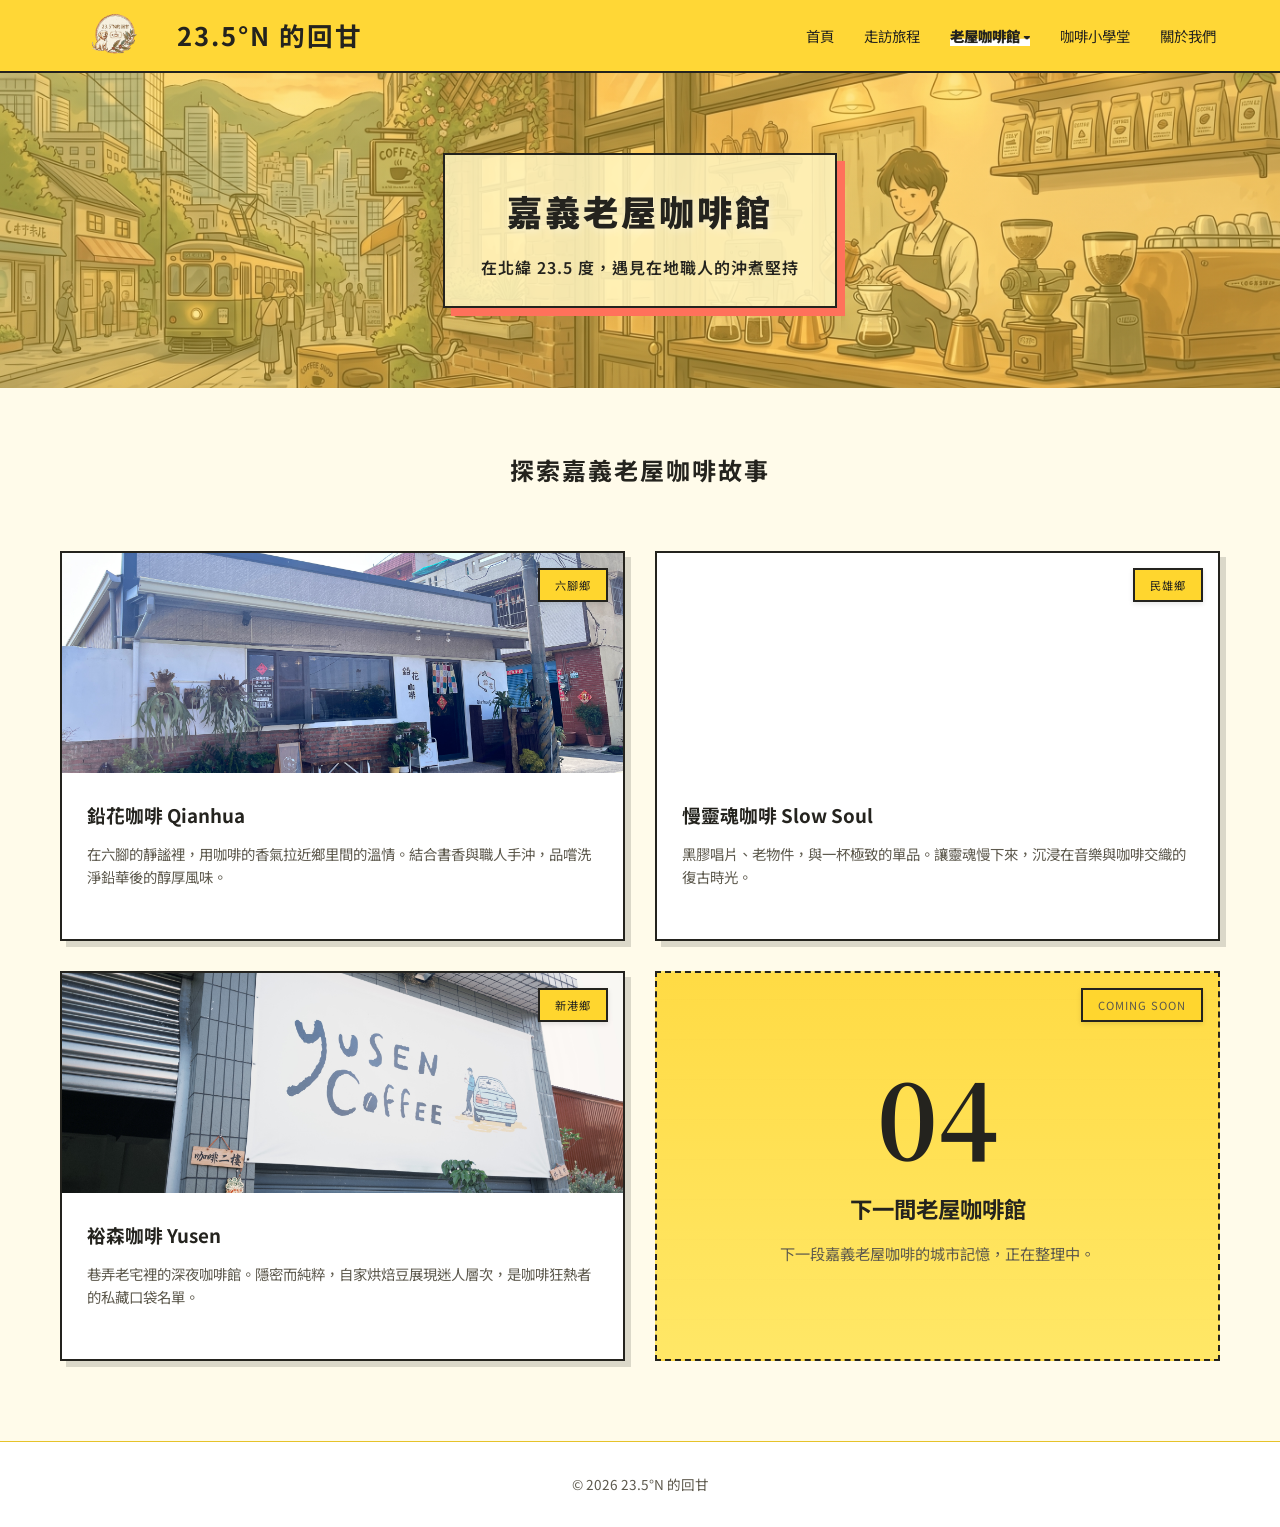
==== commit 7b083ffb: "CAFE" ====
--- a/cafes.html
+++ b/cafes.html
@@ -39,14 +39,15 @@
     </nav>
 
     <header class="hero" style="height: 35vh; background-image: linear-gradient(rgba(255, 214, 46, 0.42), rgba(255, 214, 46, 0.42)), url('img/cafe-cover.jpg'); background-size: cover; background-position: center; display: flex; align-items: center; justify-content: center;">
-        <div class="hero-content" style="color: #fff; text-align: center;">
-            <h1 style="font-size: 2.2rem; letter-spacing: 3px; margin-bottom: 10px; font-weight: 600;">嘉義老屋咖啡館</h1>
-            <p style="font-size: 1rem; letter-spacing: 1px; opacity: 0.95;">在北緯 23.5 度，遇見在地職人的沖煮堅持</p>
+        <div class="hero-content" style="    color: #24231E;    text-align: center;    background: rgba(255, 244, 190, 0.88);    border: 2px solid #24231E;
+            padding: 24px 36px;    box-shadow: 8px 8px 0 #FF715B;">
+            <h1 style="font-size: 2.2rem; letter-spacing: 3px; margin-bottom: 10px; font-weight: 900;">    嘉義老屋咖啡館</h1>
+            <p style="font-size: 1rem; letter-spacing: 1px; font-weight: 600;">    在北緯 23.5 度，遇見在地職人的沖煮堅持</p>
         </div>
     </header>
 
     <main class="container" style="max-width: 1200px; margin: 60px auto; padding: 0 20px;">
-        <h2 style="color: #24231E; text-align: center; margin-bottom: 40px; letter-spacing: 2px;">探索在地職人故事</h2>
+        <h2 style="color: #24231E; text-align: center; margin-bottom: 40px; letter-spacing: 2px;">探索嘉義老屋咖啡故事</h2>
 
         <div class="grid cafe-grid">
 
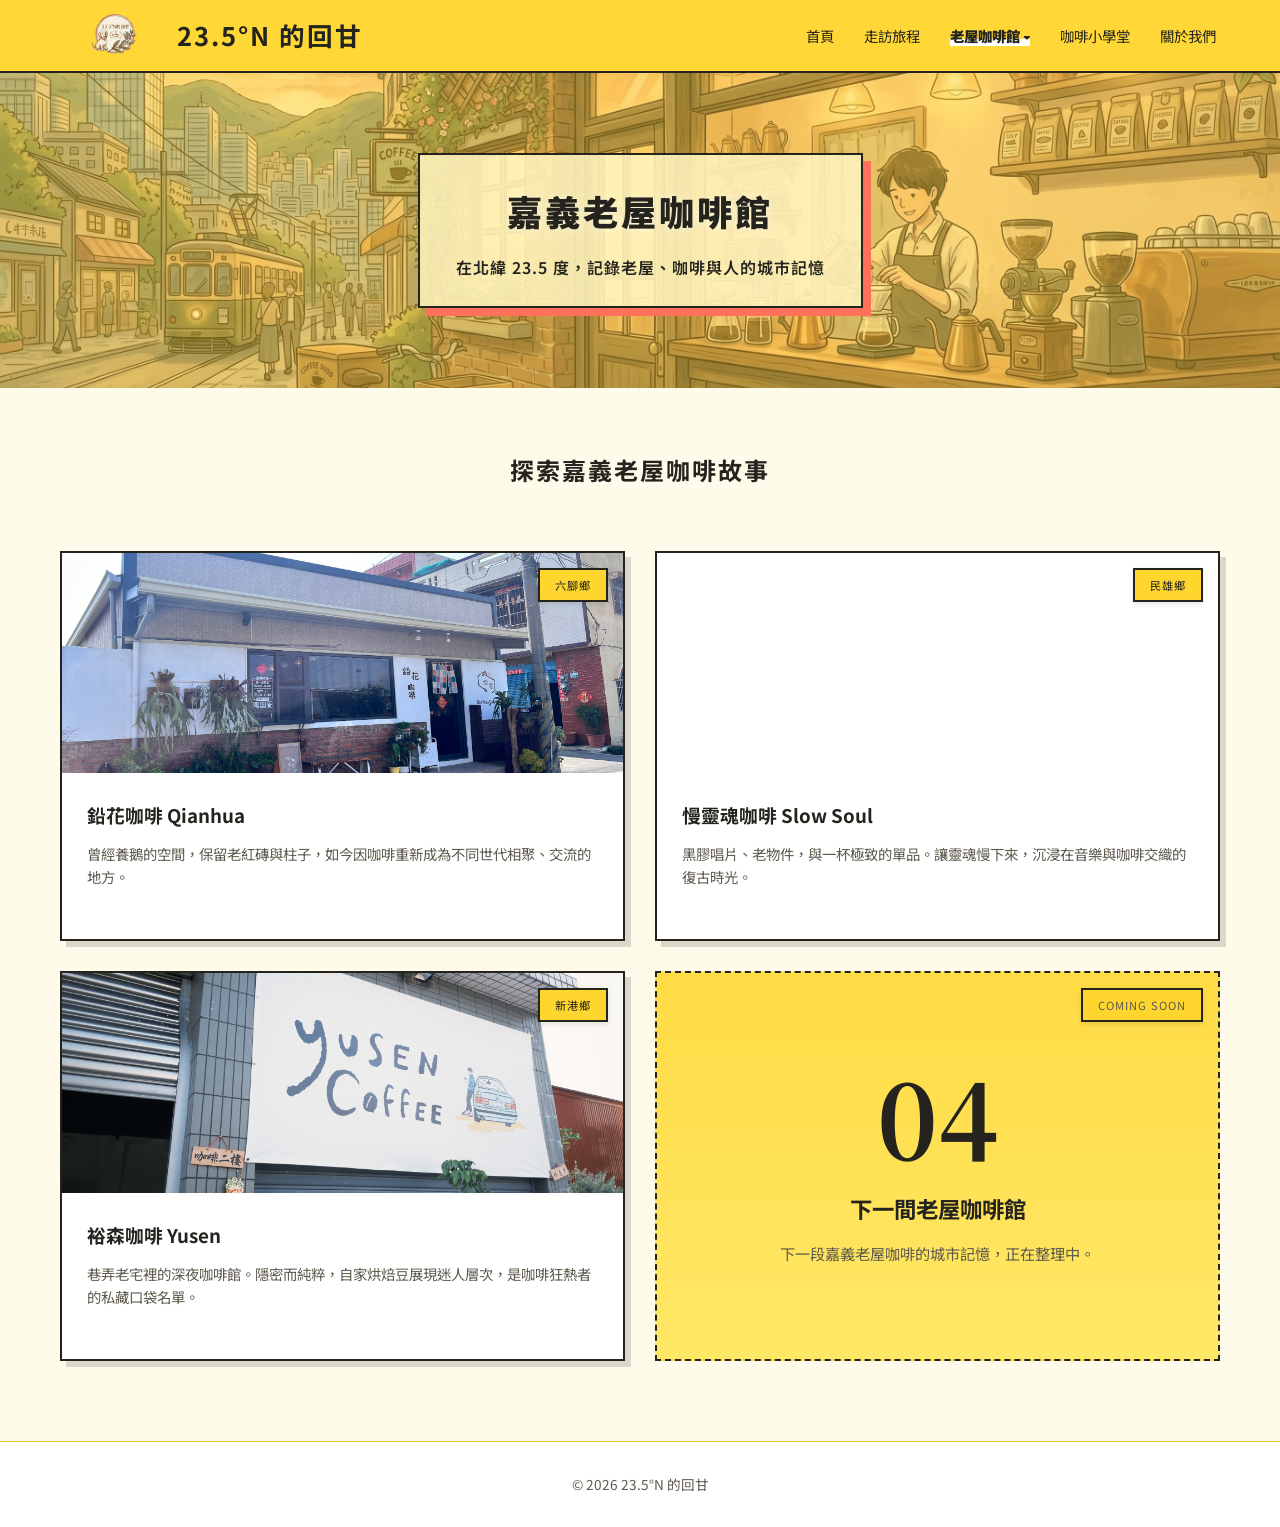
==== commit d34ef6d4: "AS" ====
--- a/cafes.html
+++ b/cafes.html
@@ -42,7 +42,7 @@
         <div class="hero-content" style="    color: #24231E;    text-align: center;    background: rgba(255, 244, 190, 0.88);    border: 2px solid #24231E;
             padding: 24px 36px;    box-shadow: 8px 8px 0 #FF715B;">
             <h1 style="font-size: 2.2rem; letter-spacing: 3px; margin-bottom: 10px; font-weight: 900;">    嘉義老屋咖啡館</h1>
-            <p style="font-size: 1rem; letter-spacing: 1px; font-weight: 600;">    在北緯 23.5 度，遇見在地職人的沖煮堅持</p>
+            <p style="font-size: 1rem; letter-spacing: 1px; font-weight: 600;">    在北緯 23.5 度，記錄老屋、咖啡與人的城市記憶</p>
         </div>
     </header>
 
@@ -51,30 +51,30 @@
 
         <div class="grid cafe-grid">
 
-            <div class="card" onclick="window.location.href='pages/qianhua.html'">
+           <a class="card" href="pages/qianhua.html">
                 <div class="card-tag">六腳鄉</div>
                 <div class="card-img" style="background-image: url('img/qianhua-cover01.jpg');"></div>
                 <div class="card-info">
                     <h3>鉛花咖啡 Qianhua</h3>
-                    <p>在六腳的靜謐裡，用咖啡的香氣拉近鄉里間的溫情。結合書香與職人手沖，品嚐洗淨鉛華後的醇厚風味。</p>
+                    <p>曾經養鵝的空間，保留老紅磚與柱子，如今因咖啡重新成為不同世代相聚、交流的地方。</p>
                 </div>
-            </div>
+            </a>
 
-            <div class="card" onclick="window.location.href='pages/slowsoul.html'">
+            <a class="card" href="pages/slowsoul.html">
                 <div class="card-tag">民雄鄉</div>
                 <div class="card-img" style="background-image: url('img/slowsoul-cover01.jpg');"></div> <div class="card-info">
                     <h3>慢靈魂咖啡 Slow Soul</h3>
                     <p>黑膠唱片、老物件，與一杯極致的單品。讓靈魂慢下來，沉浸在音樂與咖啡交織的復古時光。</p>
                 </div>
-            </div>
+            </a>
 
-            <div class="card" onclick="window.location.href='pages/yusen.html'">
+            <a class="card" href="pages/yusen.html">
                 <div class="card-tag">新港鄉</div>
                 <div class="card-img" style="background-image: url('img/yusen-cover01.jpg');"></div> <div class="card-info">
                     <h3>裕森咖啡 Yusen</h3>
                     <p>巷弄老宅裡的深夜咖啡館。隱密而純粹，自家烘焙豆展現迷人層次，是咖啡狂熱者的私藏口袋名單。</p>
                 </div>
-            </div>
+            </a>
 
             <!-- 第四間咖啡館：尚未公開 -->
             <div class="card placeholder-card coming-soon-card">
--- a/style.css
+++ b/style.css
@@ -279,7 +279,12 @@
     box-shadow: var(--shadow);
     transition: transform 0.4s ease, box-shadow 0.4s ease;
     cursor: pointer;
-}
+    color: inherit;
+    text-decoration: none;
+
+    /* 原本其他設定繼續保留 */
+}
+
 
 .card:hover {
     transform: translateY(-10px);
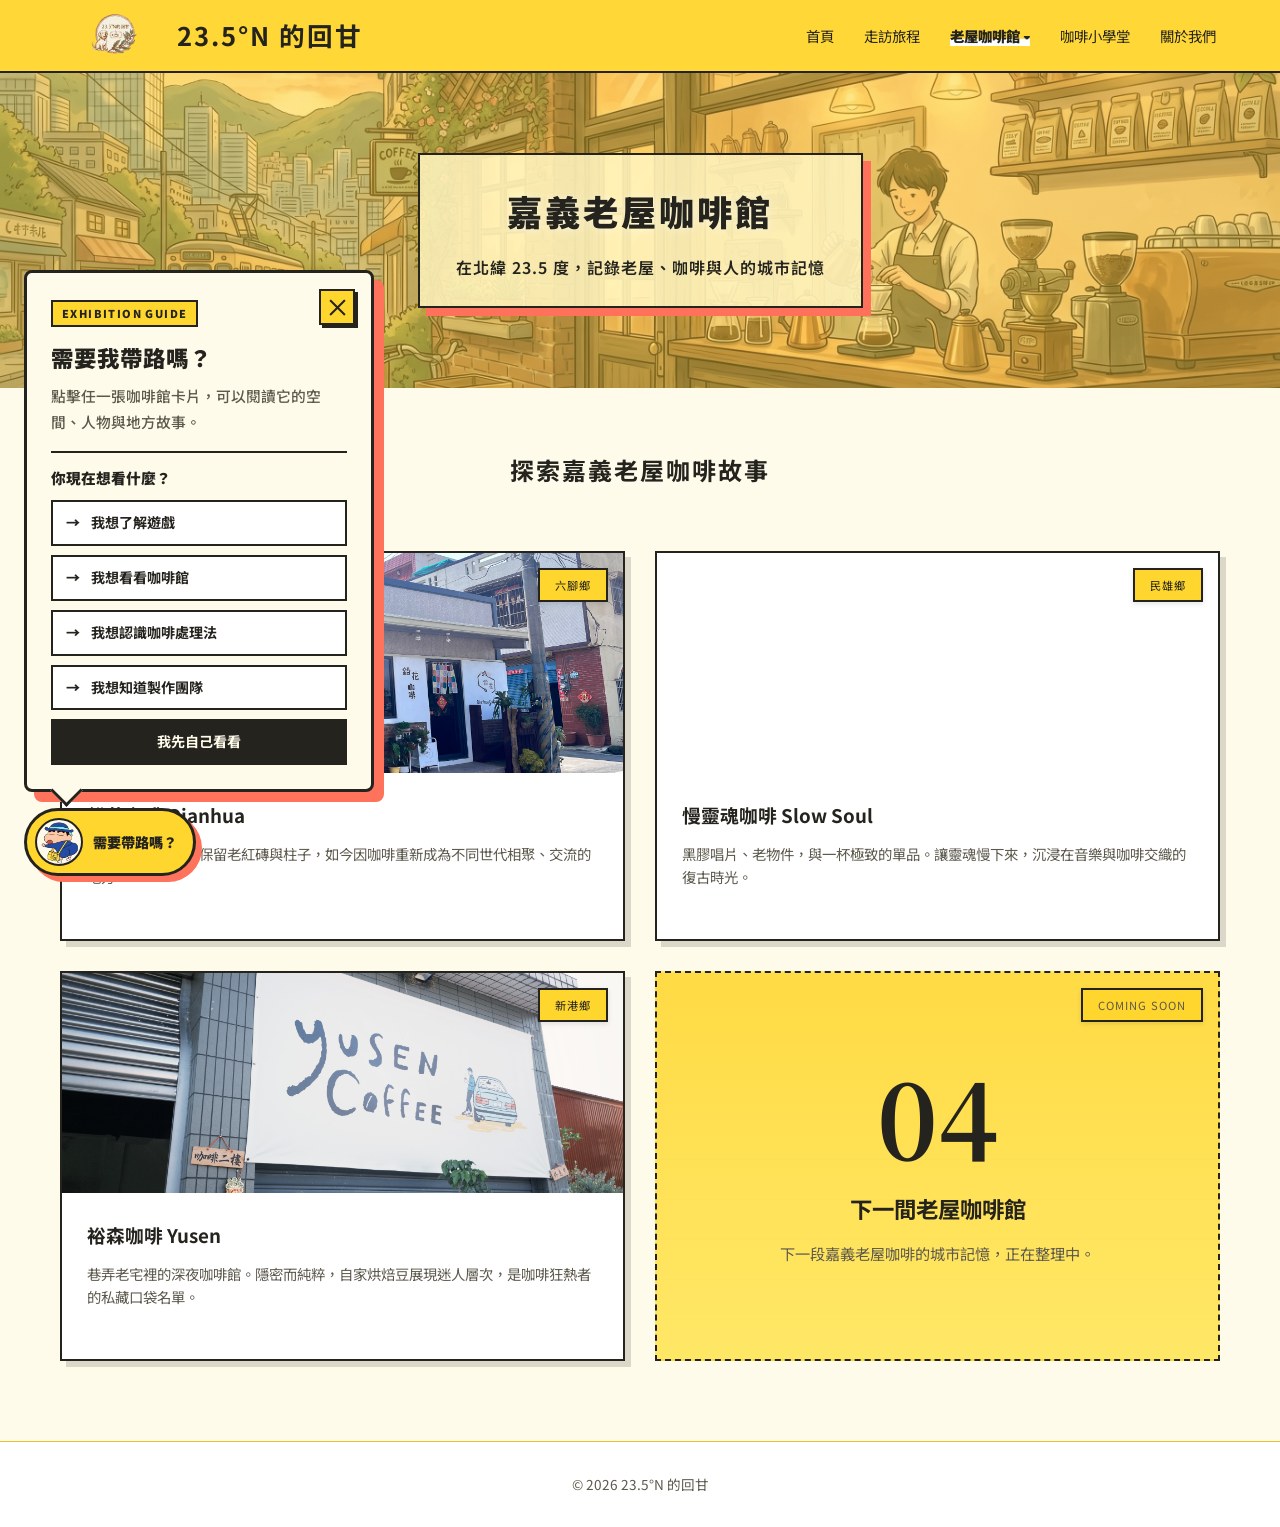
==== commit 5847ca33: "DSD" ====
--- a/cafes.html
+++ b/cafes.html
@@ -6,6 +6,7 @@
     <title>老屋咖啡館總覽｜23.5°N 的回甘</title>
     <link rel="stylesheet" href="style.css">
     <script src="transition.js" defer></script>
+    <script src="guide.js" defer></script>
     <link href="https://fonts.googleapis.com/css2?family=Noto+Sans+TC:wght@400;500;700;900&family=Noto+Serif+TC:wght@600;700&display=swap" rel="stylesheet"></head>
 <body>
 
--- a/style.css
+++ b/style.css
@@ -505,85 +505,207 @@
 /* ============================================================
    8. 互動彈窗樣式 (Modal Popup)
    ============================================================ */
+/* ============================================================
+   8. 咖啡處理法彈窗：展覽說明牌風格
+   ============================================================ */
+
 .modal {
-    display: none; /* 預設完全不顯示 */
-    position: fixed; /* 脫離網頁流，浮在空中 */
+    display: none;
+    position: fixed;
     z-index: 9999;
-    left: 0;
-    top: 0;
+    inset: 0;
+
     width: 100vw;
     height: 100vh;
-    background-color: rgba(0,0,0,0.7);
-    backdrop-filter: blur(8px); /* 背景模糊特效 */
+    height: 100dvh;
+
+    background: rgba(36, 35, 30, 0.72);
+    backdrop-filter: blur(6px);
 }
 
 .modal-content {
-    background-color: var(--white);
-    margin: 5vh auto; /* 讓頂部間距小一點，爭取更多顯示空間 */
-    padding: 30px;
-    border-radius: 20px;
-    width: 85%;
-    max-width: 500px;
-    box-shadow: 0 10px 30px rgba(0,0,0,0.2);
     position: relative;
-    animation: fadeIn 0.3s ease-out;
-
-    /* --- 捲軸關鍵設定 --- */
-    max-height: 85vh;    /* 限制白盒子最高不超過螢幕 85% */
-    display: flex;       /* 使用 Flex 佈局 */
+
+    width: min(86%, 620px);
+    max-height: 84vh;
+    margin: 7vh auto;
+    padding: 32px 36px 30px;
+
+    display: flex;
     flex-direction: column;
-    overflow: hidden;    /* 讓白盒子本身不捲動，交給裡面捲 */
-}
-
-@keyframes fadeIn {
-    from { opacity: 0; transform: translateY(-20px); }
-    to { opacity: 1; transform: translateY(0); }
-}
-
+    overflow: hidden;
+
+    color: var(--ink);
+    background: var(--yellow-pale);
+
+    border: 3px solid var(--ink);
+    border-radius: 8px;
+    box-shadow: 12px 12px 0 var(--coral);
+
+    animation: modalEnter 0.3s ease-out;
+}
+
+/* 彈窗上方的小型展覽標籤 */
+.modal-content::before {
+    content: "COFFEE PROCESS NOTE";
+    display: inline-block;
+    align-self: flex-start;
+
+    margin-bottom: 18px;
+    padding: 5px 10px;
+
+    color: var(--ink);
+    background: var(--yellow);
+    border: 2px solid var(--ink);
+
+    font-size: 0.72rem;
+    font-weight: 900;
+    letter-spacing: 1.5px;
+    line-height: 1.2;
+}
+
+/* 處理法標題 */
+.modal-content h2 {
+    margin: 0 48px 18px 0;
+    padding-bottom: 15px;
+
+    color: var(--ink);
+    border-bottom: 3px solid var(--ink);
+
+    font-size: clamp(1.35rem, 3vw, 1.8rem);
+    font-weight: 900;
+    line-height: 1.45;
+    letter-spacing: 1px;
+}
+
+@keyframes modalEnter {
+    from {
+        opacity: 0;
+        transform: translateY(20px) scale(0.97);
+    }
+
+    to {
+        opacity: 1;
+        transform: translateY(0) scale(1);
+    }
+}
+
+/* 右上角關閉按鈕 */
 .close {
     position: absolute;
-    right: 20px;
-    top: 15px;
+    top: 22px;
+    right: 22px;
+
+    width: 42px;
+    height: 42px;
+
+    display: flex;
+    align-items: center;
+    justify-content: center;
+
+    color: var(--ink);
+    background: var(--yellow);
+    border: 2px solid var(--ink);
+    border-radius: 0;
+    box-shadow: 4px 4px 0 var(--ink);
+
     font-size: 30px;
+    font-weight: 500;
+    line-height: 1;
     cursor: pointer;
-    color: var(--ink);
-}
-
+
+    transition: transform 0.2s ease, box-shadow 0.2s ease;
+}
+
+.close:hover {
+    transform: translate(2px, 2px);
+    box-shadow: 2px 2px 0 var(--ink);
+}
+
+/* 彈窗文字內容 */
 .modal-body {
-    margin-top: 10px;
-    line-height: 1.8;
+    padding-right: 12px;
+    overflow-y: auto;
+
     color: var(--ink-soft);
-    overflow-y: auto;    /* 只有文字區塊會捲動 */
-    padding-right: 10px; /* 給右邊捲軸一點空間 */
-}
-
-/* 專專門控制彈窗內部的圖片 */
+    font-size: 1rem;
+    line-height: 1.9;
+}
+
+.modal-body p + p {
+    margin-top: 14px;
+}
+
+.modal-body strong {
+    color: var(--ink);
+    font-weight: 900;
+    box-shadow: inset 0 -0.45em 0 var(--yellow);
+}
+
+/* 彈窗內圖片 */
 .modal-body img {
-    max-width: 100%;    /* 圖片最大寬度不會超過文字區域 */
-    height: auto;       /* 高度自動調整，保持原始比例 */
     display: block;
-    margin: 15px auto;   /* 圖片上下留白，並水平置中 */
-    border-radius: 8px;
-    box-shadow: 0 4px 10px rgba(0,0,0,0.1);
-}
-
-/* 自訂彈窗美化捲軸 (Webkit 瀏覽器適用) */
-.modal-content::-webkit-scrollbar {
-    width: 6px; /* 讓捲軸變細 */
-}
-
-.modal-content::-webkit-scrollbar-track {
-    background: var(--yellow-soft); /* 淺米色背景 */
-    border-radius: 10px;
-}
-
-.modal-content::-webkit-scrollbar-thumb {
-    background: var(--ink); /* 品牌咖啡色 */
-    border-radius: 10px;
-}
-
-.modal-content::-webkit-scrollbar-thumb:hover {
-    background: var(--ink-soft);
+    width: 100%;
+    max-width: 100%;
+    height: auto;
+
+    margin: 18px auto;
+    border: 2px solid var(--ink);
+    border-radius: 0;
+    box-shadow: 6px 6px 0 var(--coral);
+}
+
+/* 文字區域捲軸 */
+.modal-body::-webkit-scrollbar {
+    width: 7px;
+}
+
+.modal-body::-webkit-scrollbar-track {
+    background: var(--yellow-soft);
+    border: 1px solid var(--ink);
+}
+
+.modal-body::-webkit-scrollbar-thumb {
+    background: var(--ink);
+}
+
+.modal-body::-webkit-scrollbar-thumb:hover {
+    background: var(--coral);
+}
+
+/* 手機版 */
+@media (max-width: 600px) {
+    .modal-content {
+        width: calc(100% - 36px);
+        max-height: 82vh;
+        margin: 8vh auto;
+        padding: 26px 22px 24px;
+        box-shadow: 8px 8px 0 var(--coral);
+    }
+
+    .modal-content::before {
+        max-width: calc(100% - 52px);
+        font-size: 0.65rem;
+        letter-spacing: 1px;
+    }
+
+    .modal-content h2 {
+        margin-right: 35px;
+        font-size: 1.3rem;
+    }
+
+    .close {
+        top: 18px;
+        right: 18px;
+        width: 38px;
+        height: 38px;
+        font-size: 26px;
+    }
+
+    .modal-body {
+        font-size: 0.95rem;
+        line-height: 1.8;
+    }
 }
 
 /* ============================================================
@@ -696,20 +818,65 @@
     }
 
     /* 強制漢堡按鈕顯示 */
-    .menu-toggle {
-        display: block !important;
-        cursor: pointer;
-        z-index: 1100;
-    }
-
-    .bar {
-        display: block;
-        width: 25px;
-        height: 3px;
-        margin: 5px auto;
-        background-color: var(--ink);
-        transition: 0.3s;
-    }
+    /* 手機版漢堡選單按鈕 */
+.menu-toggle {
+    display: flex !important;
+    flex-direction: column;
+    align-items: center;
+    justify-content: center;
+    gap: 5px;
+
+    width: 46px;
+    height: 46px;
+    padding: 0;
+
+    appearance: none;
+    -webkit-appearance: none;
+
+    background: var(--yellow-bright);
+    border: 2px solid var(--ink);
+    border-radius: 4px;
+    box-shadow: 4px 4px 0 var(--coral);
+
+    cursor: pointer;
+    z-index: 1100;
+    -webkit-tap-highlight-color: transparent;
+
+    transition: transform 0.2s ease, box-shadow 0.2s ease;
+}
+
+/* 三條橫線 */
+.bar {
+    display: block;
+    width: 24px;
+    height: 3px;
+    margin: 0;
+
+    background: var(--ink);
+    border-radius: 0;
+
+    transition:
+        transform 0.3s ease,
+        opacity 0.2s ease;
+}
+
+/* 選單打開時變成 X */
+.menu-toggle.active {
+    transform: translate(2px, 2px);
+    box-shadow: 2px 2px 0 var(--coral);
+}
+
+.menu-toggle.active .bar:nth-child(1) {
+    transform: translateY(8px) rotate(45deg);
+}
+
+.menu-toggle.active .bar:nth-child(2) {
+    opacity: 0;
+}
+
+.menu-toggle.active .bar:nth-child(3) {
+    transform: translateY(-8px) rotate(-45deg);
+}
 
     /* 選單內容（手動點擊後自左側滑出） */
     /* 手機版選單：從右側滑出 */
@@ -1648,3 +1815,505 @@
         grid-template-columns: 1fr;
     }
 }
+/* ============================================================
+   16. 網站導覽角色
+   ============================================================ */
+
+.guide-assistant {
+    position: fixed;
+    left: 24px;
+    bottom: 24px;
+    z-index: 9000;
+
+    font-family:
+        'Noto Sans TC',
+        "Microsoft JhengHei",
+        sans-serif;
+}
+
+/* ============================================================
+   導覽角色按鈕
+   ============================================================ */
+
+.guide-character {
+    display: flex;
+    align-items: center;
+    gap: 10px;
+
+    min-height: 62px;
+    padding: 7px 16px 7px 8px;
+
+    appearance: none;
+    -webkit-appearance: none;
+
+    color: var(--ink);
+    background: var(--yellow);
+    border: 3px solid var(--ink);
+    border-radius: 50px;
+    box-shadow: 6px 6px 0 var(--coral);
+
+    font-family: inherit;
+    font-size: 0.88rem;
+    font-weight: 900;
+    line-height: 1.3;
+
+    cursor: pointer;
+    -webkit-tap-highlight-color: transparent;
+
+    transition:
+        transform 0.2s ease,
+        box-shadow 0.2s ease,
+        background 0.2s ease;
+}
+
+.guide-character:hover {
+    background: var(--yellow-bright);
+    transform: translate(-2px, -2px);
+    box-shadow: 8px 8px 0 var(--coral);
+}
+
+.guide-character:active {
+    transform: translate(2px, 2px);
+    box-shadow: 3px 3px 0 var(--coral);
+}
+
+/* guide.jpg 角色圖片 */
+
+.guide-character-image {
+    display: block;
+    flex-shrink: 0;
+
+    width: 48px;
+    height: 48px;
+
+    object-fit: cover;
+    object-position: center top;
+
+    background: var(--yellow-pale);
+    border: 2px solid var(--ink);
+    border-radius: 50%;
+}
+
+/* 角色按鈕文字 */
+
+.guide-character-label {
+    display: block;
+    color: var(--ink);
+    white-space: nowrap;
+}
+
+/* 圖片讀取失敗時顯示 */
+
+.guide-character-fallback {
+    display: grid;
+    place-items: center;
+    flex-shrink: 0;
+
+    width: 48px;
+    height: 48px;
+
+    background: var(--yellow-pale);
+    border: 2px solid var(--ink);
+    border-radius: 50%;
+
+    font-size: 1.35rem;
+}
+
+/* ============================================================
+   導覽對話框
+   ============================================================ */
+
+.guide-panel {
+    position: absolute;
+    left: 0;
+    bottom: 84px;
+
+    width: min(350px, calc(100vw - 48px));
+    padding: 24px;
+
+    color: var(--ink);
+    background: var(--yellow-pale);
+
+    border: 3px solid var(--ink);
+    border-radius: 8px;
+    box-shadow: 10px 10px 0 var(--coral);
+
+    opacity: 0;
+    visibility: hidden;
+    pointer-events: none;
+
+    transform: translateY(16px) scale(0.97);
+    transform-origin: left bottom;
+
+    transition:
+        opacity 0.25s ease,
+        visibility 0.25s ease,
+        transform 0.25s ease;
+}
+
+/* 對話框下方的小箭頭 */
+
+.guide-panel::after {
+    content: "";
+
+    position: absolute;
+    left: 28px;
+    bottom: -13px;
+
+    width: 20px;
+    height: 20px;
+
+    background: var(--yellow-pale);
+    border-right: 3px solid var(--ink);
+    border-bottom: 3px solid var(--ink);
+
+    transform: rotate(45deg);
+}
+
+/* 開啟狀態 */
+
+.guide-assistant.is-open .guide-panel {
+    opacity: 1;
+    visibility: visible;
+    pointer-events: auto;
+
+    transform: translateY(0) scale(1);
+}
+
+/* ============================================================
+   對話框上方英文標籤
+   ============================================================ */
+
+.guide-kicker {
+    display: inline-block;
+
+    margin: 0 48px 15px 0;
+    padding: 5px 9px;
+
+    color: var(--ink);
+    background: var(--yellow);
+    border: 2px solid var(--ink);
+
+    font-size: 0.68rem;
+    font-weight: 900;
+    letter-spacing: 1.4px;
+    line-height: 1.2;
+}
+
+/* ============================================================
+   對話框標題與文字
+   ============================================================ */
+
+.guide-panel h2 {
+    margin: 0 42px 10px 0;
+
+    color: var(--ink);
+
+    font-size: 1.4rem;
+    font-weight: 900;
+    line-height: 1.4;
+    letter-spacing: 1px;
+}
+
+.guide-message {
+    margin: 0;
+
+    color: var(--ink-soft);
+
+    font-size: 0.92rem;
+    font-weight: 500;
+    line-height: 1.75;
+}
+
+.guide-question {
+    margin: 17px 0 11px;
+    padding-top: 14px;
+
+    color: var(--ink);
+    border-top: 2px solid var(--ink);
+
+    font-size: 0.92rem;
+    font-weight: 900;
+    line-height: 1.5;
+}
+
+/* ============================================================
+   關閉按鈕
+   ============================================================ */
+
+.guide-close {
+    position: absolute;
+    top: 16px;
+    right: 16px;
+
+    display: flex;
+    align-items: center;
+    justify-content: center;
+
+    width: 36px;
+    height: 36px;
+    padding: 0;
+
+    appearance: none;
+    -webkit-appearance: none;
+
+    color: var(--ink);
+    background: var(--yellow);
+
+    border: 2px solid var(--ink);
+    border-radius: 0;
+    box-shadow: 3px 3px 0 var(--ink);
+
+    font-family: inherit;
+    font-size: 25px;
+    font-weight: 500;
+    line-height: 1;
+
+    cursor: pointer;
+
+    transition:
+        transform 0.2s ease,
+        box-shadow 0.2s ease,
+        background 0.2s ease;
+}
+
+.guide-close:hover {
+    background: var(--coral);
+    transform: translate(2px, 2px);
+    box-shadow: 1px 1px 0 var(--ink);
+}
+
+/* ============================================================
+   導覽選項
+   ============================================================ */
+
+.guide-actions {
+    display: grid;
+    gap: 9px;
+}
+
+.guide-actions a,
+.guide-later {
+    display: block;
+
+    width: 100%;
+    padding: 11px 13px;
+
+    appearance: none;
+    -webkit-appearance: none;
+
+    color: var(--ink);
+    background: var(--white);
+
+    border: 2px solid var(--ink);
+    border-radius: 0;
+
+    font-family: inherit;
+    font-size: 0.88rem;
+    font-weight: 700;
+    line-height: 1.4;
+    text-align: left;
+    text-decoration: none;
+
+    cursor: pointer;
+
+    transition:
+        color 0.2s ease,
+        background 0.2s ease,
+        transform 0.2s ease,
+        box-shadow 0.2s ease;
+}
+
+/* 選項前面的箭頭 */
+
+.guide-actions a::before {
+    content: "→";
+    display: inline-block;
+
+    margin-right: 8px;
+
+    font-weight: 900;
+
+    transition: transform 0.2s ease;
+}
+
+.guide-actions a:hover {
+    background: var(--yellow);
+    transform: translateX(4px);
+    box-shadow: 4px 4px 0 var(--ink);
+}
+
+.guide-actions a:hover::before {
+    transform: translateX(3px);
+}
+
+/* 我先自己看看 */
+
+.guide-later {
+    color: var(--yellow-pale);
+    background: var(--ink);
+
+    font-weight: 700;
+    text-align: center;
+}
+
+.guide-later:hover {
+    color: var(--ink);
+    background: var(--coral);
+    transform: translateY(-2px);
+}
+
+/* ============================================================
+   鍵盤操作焦點
+   ============================================================ */
+
+.guide-character:focus-visible,
+.guide-close:focus-visible,
+.guide-actions a:focus-visible,
+.guide-later:focus-visible {
+    outline: 4px solid var(--white);
+    outline-offset: 3px;
+}
+
+/* ============================================================
+   手機版
+   ============================================================ */
+
+@media (max-width: 600px) {
+    .guide-assistant {
+        left: 16px;
+        bottom: 18px;
+    }
+
+    .guide-character {
+        min-height: 54px;
+        padding: 5px 12px 5px 6px;
+
+        border-width: 2px;
+        box-shadow: 5px 5px 0 var(--coral);
+    }
+
+    .guide-character-image,
+    .guide-character-fallback {
+        width: 42px;
+        height: 42px;
+    }
+
+    .guide-character-label {
+        font-size: 0.8rem;
+    }
+
+    .guide-panel {
+        position: fixed;
+
+        left: 16px;
+        right: 16px;
+        bottom: 90px;
+
+        width: auto;
+        max-height: calc(100vh - 125px);
+        max-height: calc(100dvh - 125px);
+
+        padding: 20px;
+
+        overflow-x: hidden;
+        overflow-y: auto;
+
+        border-width: 2px;
+        box-shadow: 7px 7px 0 var(--coral);
+
+        transform-origin: left bottom;
+    }
+
+    .guide-panel::after {
+        left: 25px;
+        bottom: -10px;
+
+        width: 16px;
+        height: 16px;
+
+        border-width: 0 2px 2px 0;
+    }
+
+    .guide-kicker {
+        max-width: calc(100% - 52px);
+
+        margin-bottom: 13px;
+
+        font-size: 0.63rem;
+        letter-spacing: 1px;
+    }
+
+    .guide-panel h2 {
+        margin-right: 42px;
+
+        font-size: 1.25rem;
+    }
+
+    .guide-message {
+        font-size: 0.88rem;
+        line-height: 1.7;
+    }
+
+    .guide-question {
+        margin-top: 14px;
+
+        font-size: 0.88rem;
+    }
+
+    .guide-close {
+        top: 14px;
+        right: 14px;
+
+        width: 34px;
+        height: 34px;
+
+        font-size: 23px;
+    }
+
+    .guide-actions a,
+    .guide-later {
+        padding: 10px 11px;
+
+        font-size: 0.84rem;
+    }
+}
+
+/* ============================================================
+   極小手機
+   ============================================================ */
+
+@media (max-width: 380px) {
+    .guide-character-label {
+        display: none;
+    }
+
+    .guide-character {
+        width: 56px;
+        height: 56px;
+        padding: 5px;
+        border-radius: 50%;
+    }
+
+    .guide-panel {
+        left: 12px;
+        right: 12px;
+        bottom: 88px;
+
+        padding: 18px;
+    }
+}
+
+/* ============================================================
+   減少動畫設定
+   ============================================================ */
+
+@media (prefers-reduced-motion: reduce) {
+    .guide-character,
+    .guide-panel,
+    .guide-close,
+    .guide-actions a,
+    .guide-later {
+        transition-duration: 0.01ms !important;
+    }
+}
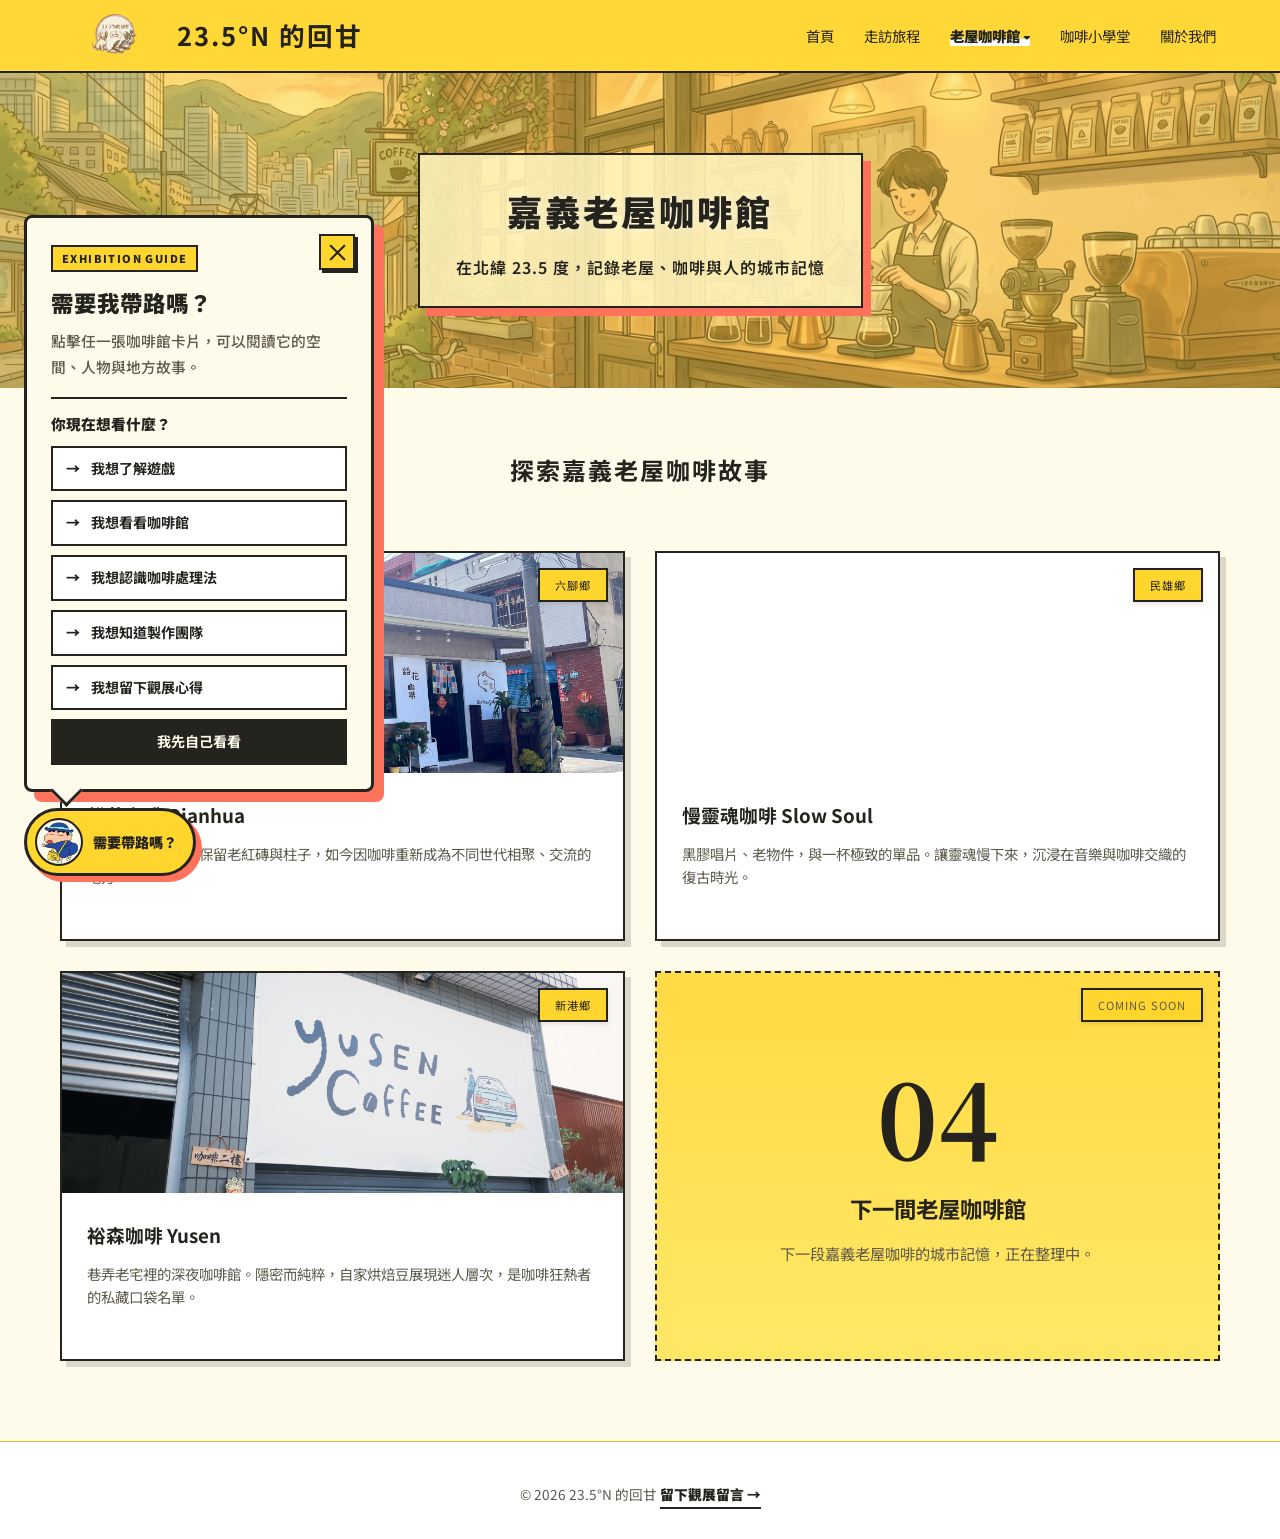
==== commit 37bb8b39: "AASSSSAQ" ====
--- a/cafes.html
+++ b/cafes.html
@@ -91,6 +91,7 @@
 
     <footer style="text-align: center; padding: 30px; color: #5D594D; font-size: 0.85rem; background: #FFFFFF; border-top: 1px solid #E6C32A;">
         © 2026 23.5°N 的回甘
+        <a    class="footer-feedback-link"    href="pages/feedback.html">    留下觀展留言 →</a>
     </footer>
 
     <script>
--- a/style.css
+++ b/style.css
@@ -2316,4 +2316,367 @@
     .guide-later {
         transition-duration: 0.01ms !important;
     }
+}
+/* ============================================================
+   觀展回饋頁
+   ============================================================ */
+
+.footer-feedback-link {
+    display: inline-block;
+    margin-top: 10px;
+    color: var(--ink);
+    font-size: 0.86rem;
+    font-weight: 900;
+    text-decoration: none;
+    border-bottom: 2px solid var(--ink);
+}
+
+.footer-feedback-link:hover,
+.footer-feedback-link:focus-visible {
+    color: var(--ink);
+    background: var(--white);
+}
+
+.feedback-page {
+    background:
+        radial-gradient(
+            circle at 12% 18%,
+            rgba(255, 255, 255, 0.5) 0 4px,
+            transparent 5px
+        ),
+        linear-gradient(
+            150deg,
+            var(--yellow) 0 48%,
+            var(--yellow-bright) 48% 100%
+        );
+
+    background-size: 42px 42px, auto;
+}
+
+.feedback-page h1,
+.feedback-page h2 {
+    font-family:
+        'Noto Serif TC',
+        'Noto Sans TC',
+        sans-serif;
+}
+
+.feedback-main {
+    min-height: calc(100vh - 73px);
+    padding: 78px 6% 100px;
+}
+
+.feedback-heading {
+    width: min(920px, 100%);
+    margin: 0 auto 48px;
+    text-align: center;
+}
+
+.feedback-heading .section-kicker,
+.feedback-form-heading .section-kicker {
+    display: inline-block;
+    margin-bottom: 16px;
+    padding: 5px 10px;
+    color: var(--yellow-pale);
+    background: var(--ink);
+}
+
+.feedback-heading h1 {
+    margin-bottom: 18px;
+    font-size: clamp(2.35rem, 6vw, 5rem);
+    font-weight: 700;
+    line-height: 1.15;
+    letter-spacing: 0.02em;
+}
+
+.feedback-heading > p:last-child {
+    max-width: 700px;
+    margin: 0 auto;
+    color: var(--ink);
+    font-size: 1.02rem;
+    font-weight: 600;
+}
+
+.feedback-layout {
+    display: grid;
+    grid-template-columns:
+        minmax(230px, 0.7fr)
+        minmax(0, 1.5fr);
+
+    align-items: start;
+    gap: 26px;
+
+    width: min(1060px, 100%);
+    margin: 0 auto;
+}
+
+.feedback-note-card,
+.feedback-form-card {
+    border: 3px solid var(--ink);
+    border-radius: 0;
+    box-shadow: 10px 10px 0 var(--coral);
+}
+
+.feedback-note-card {
+    position: sticky;
+    top: 100px;
+    padding: 28px;
+
+    color: var(--yellow-pale);
+    background: var(--ink);
+}
+
+.feedback-note-number {
+    display: block;
+
+    padding-bottom: 20px;
+    margin-bottom: 22px;
+
+    color: var(--yellow);
+    font-family: 'Noto Serif TC', serif;
+    font-size: clamp(2rem, 4vw, 3.4rem);
+    font-weight: 700;
+    line-height: 1;
+
+    border-bottom: 2px solid var(--yellow);
+}
+
+.feedback-note-card p {
+    font-size: 0.94rem;
+    line-height: 1.8;
+}
+
+.feedback-note-card p + p {
+    margin-top: 16px;
+}
+
+.feedback-form-card {
+    padding: clamp(26px, 5vw, 52px);
+    background: var(--yellow-pale);
+}
+
+.feedback-form-heading {
+    margin-bottom: 32px;
+    padding-bottom: 24px;
+    border-bottom: 3px solid var(--ink);
+}
+
+.feedback-form-heading h2 {
+    font-size: clamp(1.75rem, 4vw, 2.7rem);
+    line-height: 1.25;
+}
+
+.feedback-field {
+    margin-bottom: 24px;
+}
+
+.feedback-field label {
+    display: flex;
+    align-items: center;
+    justify-content: space-between;
+    gap: 12px;
+
+    margin-bottom: 8px;
+
+    font-size: 0.98rem;
+    font-weight: 900;
+}
+
+.feedback-field label span {
+    padding: 2px 7px;
+
+    color: var(--ink-soft);
+    font-size: 0.7rem;
+    font-weight: 700;
+
+    border: 1px solid var(--ink-soft);
+}
+
+.feedback-field input,
+.feedback-field select,
+.feedback-field textarea {
+    display: block;
+    width: 100%;
+
+    padding: 13px 14px;
+
+    color: var(--ink);
+    background: var(--white);
+
+    border: 2px solid var(--ink);
+    border-radius: 0;
+    box-shadow: none;
+
+    font: inherit;
+    line-height: 1.55;
+}
+
+.feedback-field textarea {
+    resize: vertical;
+    min-height: 180px;
+}
+
+.feedback-field input:focus,
+.feedback-field select:focus,
+.feedback-field textarea:focus {
+    outline: 4px solid var(--yellow);
+    outline-offset: 2px;
+}
+
+.feedback-count {
+    margin-top: 5px;
+    color: var(--ink-soft);
+    font-size: 0.75rem;
+    text-align: right;
+}
+
+.feedback-consent {
+    display: grid;
+    grid-template-columns: auto 1fr;
+    gap: 11px;
+    align-items: start;
+
+    padding: 16px;
+    margin: 4px 0 26px;
+
+    color: var(--ink-soft);
+    background: var(--yellow-soft);
+
+    border: 2px solid var(--ink);
+    cursor: pointer;
+}
+
+.feedback-consent input {
+    width: 19px;
+    height: 19px;
+    margin-top: 5px;
+    accent-color: var(--ink);
+}
+
+.feedback-consent span {
+    font-size: 0.86rem;
+    line-height: 1.7;
+}
+
+.feedback-honeypot {
+    position: absolute !important;
+    left: -9999px !important;
+
+    width: 1px !important;
+    height: 1px !important;
+
+    opacity: 0 !important;
+    pointer-events: none !important;
+}
+
+.feedback-submit {
+    display: flex;
+    align-items: center;
+    justify-content: space-between;
+    gap: 18px;
+
+    width: 100%;
+    padding: 15px 18px;
+
+    color: var(--yellow-pale);
+    background: var(--ink);
+
+    border: 3px solid var(--ink);
+    border-radius: 0;
+
+    box-shadow: 6px 6px 0 var(--coral);
+
+    font: inherit;
+    font-size: 1rem;
+    font-weight: 900;
+
+    cursor: pointer;
+
+    transition:
+        transform 0.2s ease,
+        box-shadow 0.2s ease,
+        background 0.2s ease;
+}
+
+.feedback-submit:hover:not(:disabled),
+.feedback-submit:focus-visible:not(:disabled) {
+    color: var(--ink);
+    background: var(--yellow);
+
+    transform: translate(3px, 3px);
+    box-shadow: 3px 3px 0 var(--coral);
+}
+
+.feedback-submit:disabled {
+    cursor: wait;
+    opacity: 0.72;
+}
+
+.feedback-status {
+    display: none;
+
+    margin-top: 20px;
+    padding: 13px 15px;
+
+    font-size: 0.88rem;
+    font-weight: 700;
+
+    border: 2px solid var(--ink);
+}
+
+.feedback-status.is-sending,
+.feedback-status.is-success,
+.feedback-status.is-error {
+    display: block;
+}
+
+.feedback-status.is-sending {
+    background: var(--yellow-soft);
+}
+
+.feedback-status.is-success {
+    background: #DFF5D8;
+}
+
+.feedback-status.is-error {
+    background: #FFD6CF;
+}
+
+@media (max-width: 768px) {
+    .feedback-main {
+        padding: 58px 20px 84px;
+    }
+
+    .feedback-heading {
+        margin-bottom: 34px;
+        text-align: left;
+    }
+
+    .feedback-heading > p:last-child {
+        margin: 0;
+    }
+
+    .feedback-layout {
+        grid-template-columns: 1fr;
+        gap: 22px;
+    }
+
+    .feedback-note-card {
+        position: static;
+        padding: 22px;
+        box-shadow: 7px 7px 0 var(--coral);
+    }
+
+    .feedback-note-number {
+        font-size: 2rem;
+    }
+
+    .feedback-form-card {
+        padding: 24px 18px 28px;
+        box-shadow: 7px 7px 0 var(--coral);
+    }
+
+    .feedback-field label {
+        align-items: flex-start;
+    }
 }
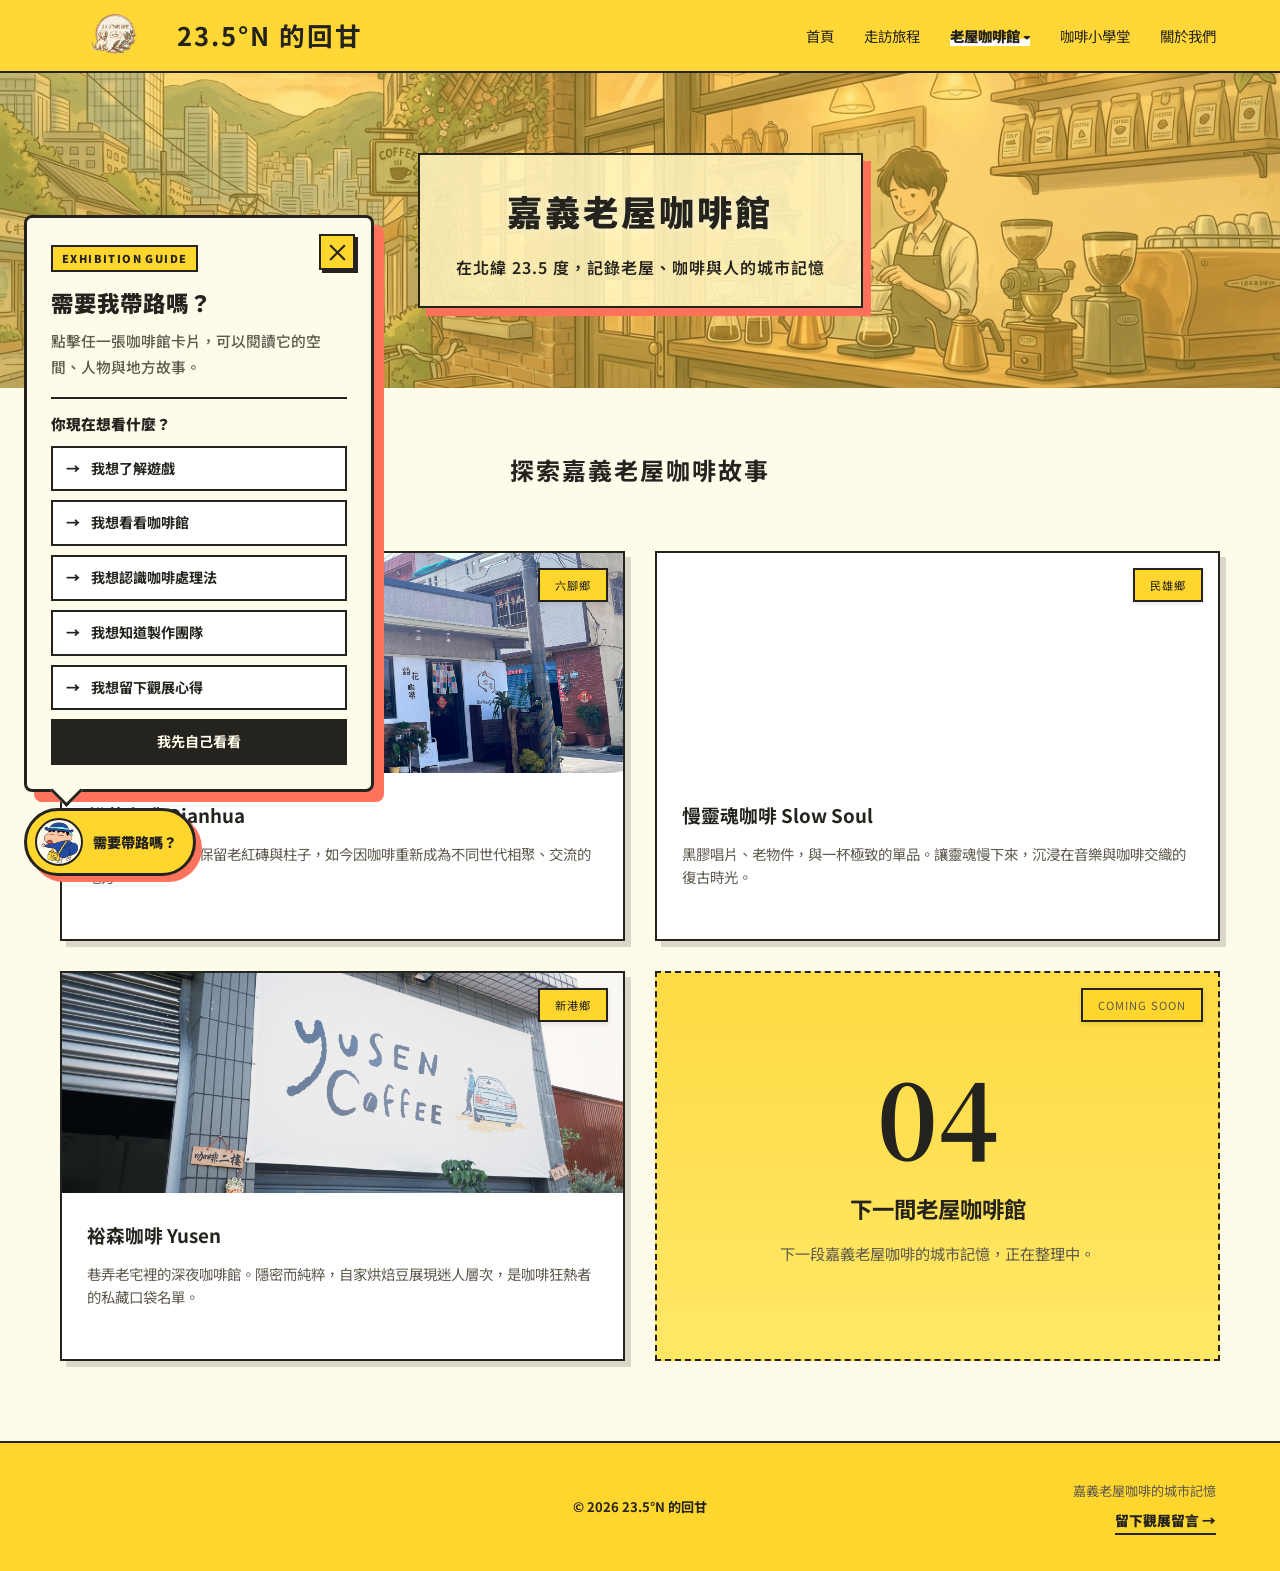
==== commit 2cd9cee3: "SCSSC" ====
--- a/cafes.html
+++ b/cafes.html
@@ -89,10 +89,24 @@
         </div>
     </main>
 
-    <footer style="text-align: center; padding: 30px; color: #5D594D; font-size: 0.85rem; background: #FFFFFF; border-top: 1px solid #E6C32A;">
+    <footer class="site-footer">
+    <div class="footer-empty" aria-hidden="true"></div>
+
+    <p class="footer-copyright">
         © 2026 23.5°N 的回甘
-        <a    class="footer-feedback-link"    href="pages/feedback.html">    留下觀展留言 →</a>
-    </footer>
+    </p>
+
+    <div class="footer-actions">
+        <p>嘉義老屋咖啡的城市記憶</p>
+
+        <a
+            class="footer-feedback-link"
+            href="pages/feedback.html"
+        >
+            留下觀展留言 →
+        </a>
+    </div>
+</footer>
 
     <script>
         const mobileMenu = document.querySelector('#mobile-menu');
--- a/style.css
+++ b/style.css
@@ -2679,4 +2679,117 @@
     .feedback-field label {
         align-items: flex-start;
     }
+}
+/* ============================================================
+   統一頁尾排版
+   左側留空，避免被 Guide 擋住
+   ============================================================ */
+
+footer.site-footer {
+    position: relative;
+
+    display: grid;
+    grid-template-columns: 1fr auto 1fr;
+    align-items: center;
+    gap: 30px;
+
+    min-height: 130px;
+    padding: 30px 5%;
+
+    color: var(--ink);
+    background: var(--yellow);
+    border-top: 2px solid var(--ink);
+
+    font-size: 0.82rem;
+}
+
+/* 左邊刻意保留空白 */
+
+.footer-empty {
+    grid-column: 1;
+}
+
+/* © 2026 23.5°N 的回甘放正中間 */
+
+.footer-copyright {
+    grid-column: 2;
+
+    margin: 0;
+
+    font-weight: 700;
+    text-align: center;
+    white-space: nowrap;
+}
+
+/* 其他內容放右邊 */
+
+.footer-actions {
+    grid-column: 3;
+    justify-self: end;
+
+    display: flex;
+    flex-direction: column;
+    align-items: flex-end;
+    gap: 5px;
+
+    text-align: right;
+}
+
+.footer-actions p {
+    margin: 0;
+    color: var(--ink-soft);
+}
+
+/* 留言連結 */
+
+.footer-actions .footer-feedback-link {
+    display: inline-block;
+
+    margin: 0;
+
+    color: var(--ink);
+    font-weight: 900;
+    text-decoration: none;
+
+    border-bottom: 2px solid var(--ink);
+}
+
+.footer-actions .footer-feedback-link:hover,
+.footer-actions .footer-feedback-link:focus-visible {
+    color: var(--ink);
+    background: var(--white);
+}
+
+/* 手機版 */
+
+@media (max-width: 600px) {
+    footer.site-footer {
+        grid-template-columns: 76px 1fr;
+        gap: 16px;
+
+        min-height: 165px;
+        padding: 25px 18px 32px;
+    }
+
+    .footer-empty {
+        display: none;
+    }
+
+    .footer-copyright {
+        grid-column: 1 / -1;
+        grid-row: 1;
+
+        width: 100%;
+        text-align: center;
+    }
+
+    .footer-actions {
+        grid-column: 2;
+        grid-row: 2;
+
+        justify-self: end;
+        align-items: flex-end;
+
+        text-align: right;
+    }
 }
